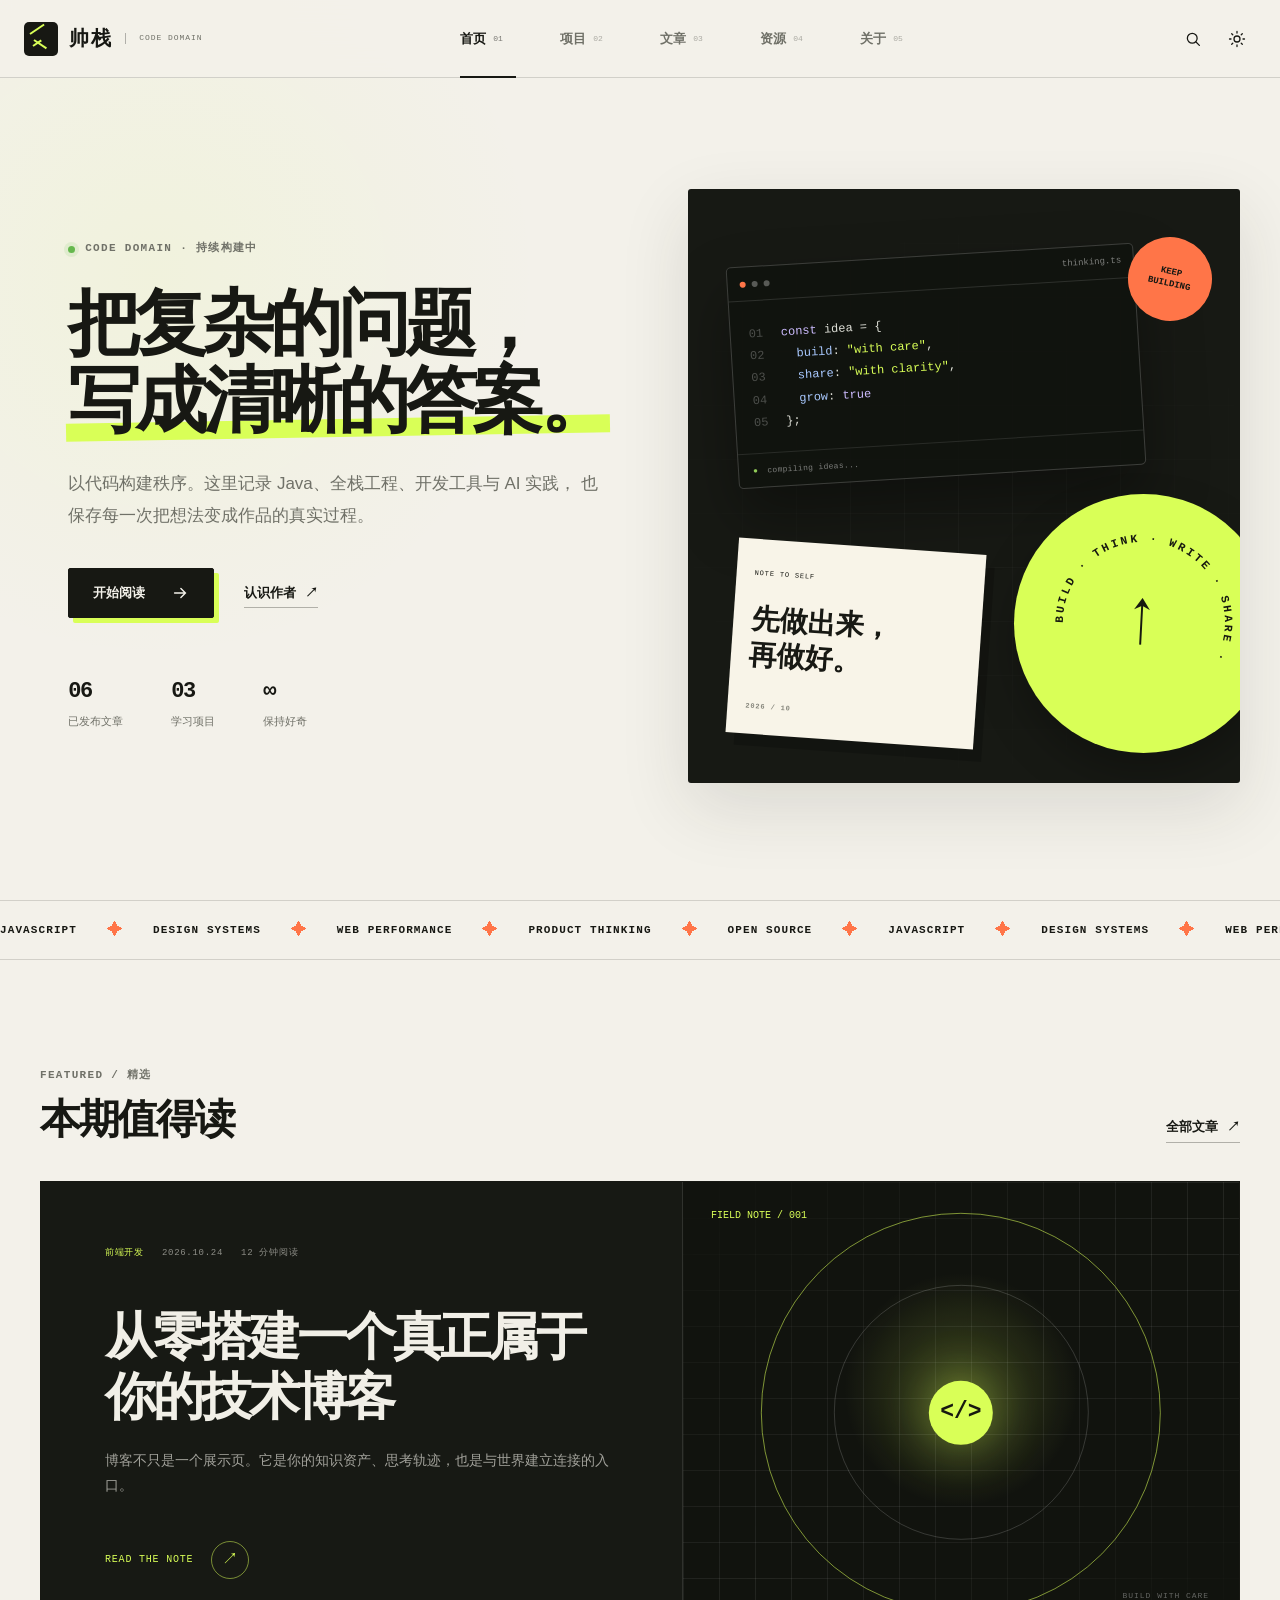
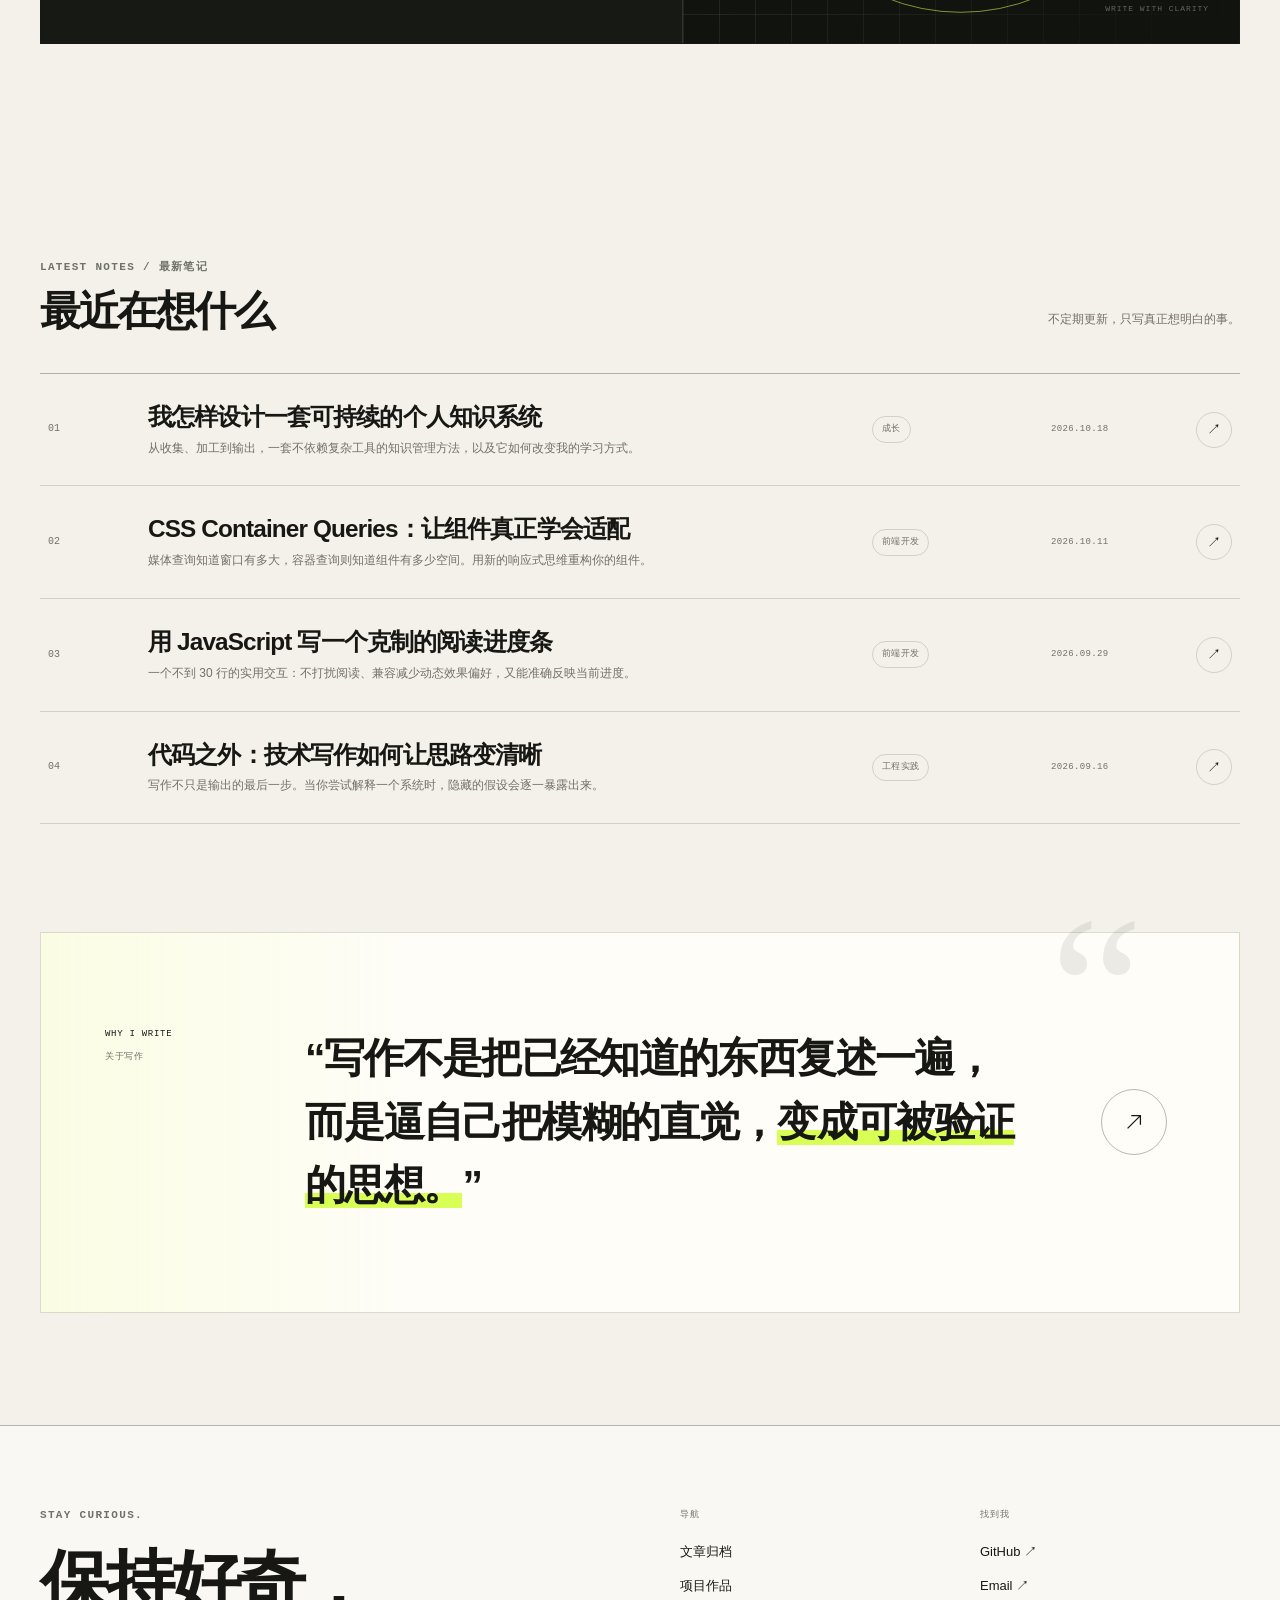
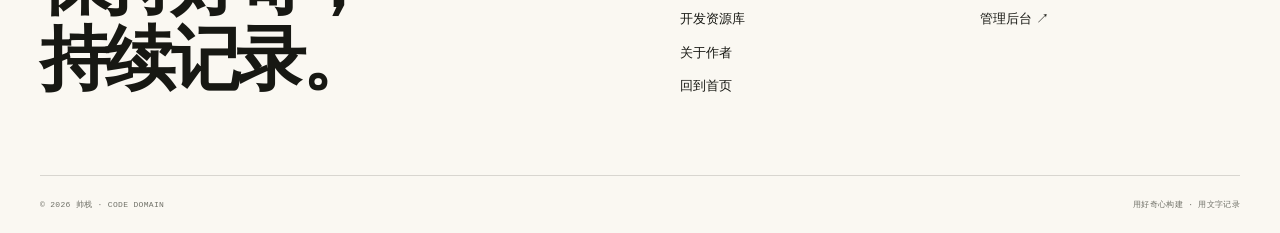
==== outputs/index.html @ 9e4535d6 "Update branding" ====
<!doctype html>
<html lang="zh-CN">
  <head>
    <meta charset="UTF-8" />
    <meta name="viewport" content="width=device-width, initial-scale=1.0" />
    <meta
      name="description"
      content="帅栈是小帅的技术领地，记录 Java、全栈工程、开发工具与 AI 实践。"
    />
    <meta name="theme-color" content="#f3f1ea" />
    <title>帅栈 · CODE DOMAIN｜以代码构建秩序</title>
    <link rel="icon" href="assets/favicon.svg" type="image/svg+xml" />
    <link rel="stylesheet" href="styles.css" />
    <script>
      (() => {
        const savedTheme = localStorage.getItem("theme");
        const prefersDark = window.matchMedia("(prefers-color-scheme: dark)").matches;
        document.documentElement.dataset.theme = savedTheme || (prefersDark ? "dark" : "light");
      })();
    </script>
    <script src="site-config.js" defer></script>
    <script src="backend.js" defer></script>
    <script src="resources-data.js" defer></script>
    <script src="projects-data.js" defer></script>
    <script src="script.js" defer></script>
  </head>
  <body data-page="home">
    <a class="skip-link" href="#main-content">跳到主要内容</a>

    <header class="site-header">
      <div class="nav-shell">
        <a class="brand" href="index.html" aria-label="帅栈首页">
          <span class="brand-mark" aria-hidden="true">
            <span></span><span></span><span></span>
          </span>
          <span class="brand-name">帅栈</span>
          <span class="brand-en">CODE DOMAIN</span>
        </a>

        <nav class="desktop-nav" aria-label="主导航">
          <a href="index.html" data-nav="home">首页 <span>01</span></a>
          <a href="projects.html" data-nav="projects">项目 <span>02</span></a>
          <a href="articles.html" data-nav="articles">文章 <span>03</span></a>
          <a href="resources.html" data-nav="resources">资源 <span>04</span></a>
          <a href="about.html" data-nav="about">关于 <span>05</span></a>
        </nav>

        <div class="nav-actions">
          <button class="icon-button search-trigger" type="button" aria-label="搜索文章与资源">
            <svg viewBox="0 0 24 24" aria-hidden="true">
              <circle cx="11" cy="11" r="6.5"></circle>
              <path d="m16 16 4.5 4.5"></path>
            </svg>
          </button>
          <button class="icon-button theme-toggle" type="button" aria-label="切换深浅色主题">
            <svg class="sun-icon" viewBox="0 0 24 24" aria-hidden="true">
              <circle cx="12" cy="12" r="4"></circle>
              <path d="M12 2v2M12 20v2M4.93 4.93l1.42 1.42M17.65 17.65l1.42 1.42M2 12h2M20 12h2M4.93 19.07l1.42-1.42M17.65 6.35l1.42-1.42"></path>
            </svg>
            <svg class="moon-icon" viewBox="0 0 24 24" aria-hidden="true">
              <path d="M20.5 14.1A8.5 8.5 0 0 1 9.9 3.5 8.5 8.5 0 1 0 20.5 14.1Z"></path>
            </svg>
          </button>
          <button class="menu-toggle" type="button" aria-label="打开菜单" aria-expanded="false">
            <span></span><span></span>
          </button>
        </div>
      </div>
      <nav class="mobile-nav" aria-label="移动端导航">
        <a href="index.html">首页</a>
        <a href="projects.html">项目</a>
        <a href="articles.html">文章</a>
        <a href="resources.html">资源</a>
        <a href="about.html">关于</a>
      </nav>
    </header>

    <main id="main-content">
      <section class="hero section-shell">
        <div class="hero-copy">
          <p class="eyebrow"><span class="status-dot"></span> CODE DOMAIN · 持续构建中</p>
          <h1>
            把复杂的问题，<br />
            <span class="highlight-line">写成清晰的答案。</span>
          </h1>
          <p class="hero-intro">
            以代码构建秩序。这里记录 Java、全栈工程、开发工具与 AI 实践，
            也保存每一次把想法变成作品的真实过程。
          </p>
          <div class="hero-actions">
            <a class="button button-primary" href="articles.html">
              开始阅读
              <svg viewBox="0 0 20 20" aria-hidden="true">
                <path d="M4 10h11M11 5l5 5-5 5"></path>
              </svg>
            </a>
            <a class="text-link" href="about.html">认识作者 <span>↗</span></a>
          </div>
          <dl class="hero-stats" aria-label="博客数据">
            <div>
              <dt data-article-count>06</dt>
              <dd>已发布文章</dd>
            </div>
            <div>
              <dt data-project-count>03</dt>
              <dd>学习项目</dd>
            </div>
            <div>
              <dt>∞</dt>
              <dd>保持好奇</dd>
            </div>
          </dl>
        </div>

        <div class="hero-art" aria-label="由代码、笔记和灵感构成的概念图形">
          <div class="art-grid" aria-hidden="true"></div>
          <div class="art-card art-code">
            <div class="code-top">
              <span></span><span></span><span></span>
              <small>thinking.ts</small>
            </div>
            <pre><code><i>01</i> <span class="code-purple">const</span> idea = {
<i>02</i>   <span class="code-blue">build</span>: <span class="code-green">"with care"</span>,
<i>03</i>   <span class="code-blue">share</span>: <span class="code-green">"with clarity"</span>,
<i>04</i>   <span class="code-blue">grow</span>: <span class="code-purple">true</span>
<i>05</i> };</code></pre>
            <div class="code-status">
              <span>●</span> compiling ideas...
            </div>
          </div>
          <div class="art-disc" aria-hidden="true">
            <svg viewBox="0 0 180 180">
              <defs>
                <path id="circlePath" d="M90,90 m-67,0 a67,67 0 1,1 134,0 a67,67 0 1,1 -134,0"></path>
              </defs>
              <text>
                <textPath href="#circlePath">BUILD · THINK · WRITE · SHARE · </textPath>
              </text>
            </svg>
            <span>↗</span>
          </div>
          <div class="art-note" aria-hidden="true">
            <span>NOTE TO SELF</span>
            <p>先做出来，<br />再做好。</p>
            <b>2026 / 10</b>
          </div>
          <div class="art-sticker" aria-hidden="true">KEEP<br />BUILDING</div>
        </div>
      </section>

      <div class="marquee" aria-hidden="true">
        <div class="marquee-track">
          <span>JAVASCRIPT</span><i>✦</i><span>DESIGN SYSTEMS</span><i>✦</i><span>WEB PERFORMANCE</span><i>✦</i><span>PRODUCT THINKING</span><i>✦</i><span>OPEN SOURCE</span><i>✦</i>
          <span>JAVASCRIPT</span><i>✦</i><span>DESIGN SYSTEMS</span><i>✦</i><span>WEB PERFORMANCE</span><i>✦</i><span>PRODUCT THINKING</span><i>✦</i><span>OPEN SOURCE</span><i>✦</i>
        </div>
      </div>

      <section class="featured-section section-shell">
        <div class="section-heading">
          <div>
            <p class="eyebrow">FEATURED / 精选</p>
            <h2>本期值得读</h2>
          </div>
          <a class="text-link" href="articles.html">全部文章 <span>↗</span></a>
        </div>
        <div data-featured-post></div>
      </section>

      <section class="latest-section section-shell">
        <div class="section-heading latest-heading">
          <div>
            <p class="eyebrow">LATEST NOTES / 最新笔记</p>
            <h2>最近在想什么</h2>
          </div>
          <p class="heading-note">不定期更新，只写真正想明白的事。</p>
        </div>
        <div class="post-list" data-post-list="latest" data-limit="4"></div>
      </section>

      <section class="manifesto section-shell">
        <div class="manifesto-label">
          <span>WHY I WRITE</span>
          <span>关于写作</span>
        </div>
        <blockquote>
          “写作不是把已经知道的东西复述一遍，<br />
          而是逼自己把模糊的直觉，<em>变成可被验证的思想。</em>”
        </blockquote>
        <a class="round-link" href="about.html" aria-label="了解这个博客">
          <svg viewBox="0 0 24 24" aria-hidden="true">
            <path d="M5 19 19 5M9 5h10v10"></path>
          </svg>
        </a>
      </section>
    </main>

    <footer class="site-footer">
      <div class="footer-top section-shell">
        <div>
          <p class="eyebrow">STAY CURIOUS.</p>
          <h2>保持好奇，<br />持续记录。</h2>
        </div>
        <div class="footer-links">
          <div>
            <span>导航</span>
            <a href="articles.html">文章归档</a>
            <a href="projects.html">项目作品</a>
            <a href="resources.html">开发资源库</a>
            <a href="about.html">关于作者</a>
            <a href="index.html">回到首页</a>
          </div>
          <div>
            <span>找到我</span>
            <a href="https://github.com/" target="_blank" rel="noreferrer">GitHub ↗</a>
            <a href="mailto:hello@example.com">Email ↗</a>
            <a href="admin.html">管理后台 ↗</a>
          </div>
        </div>
      </div>
      <div class="footer-bottom section-shell">
        <span>© <span data-current-year></span> 帅栈 · CODE DOMAIN</span>
        <span>用好奇心构建 · 用文字记录</span>
      </div>
    </footer>

    <dialog class="search-dialog" aria-labelledby="search-title">
      <div class="search-panel">
        <div class="search-panel-top">
          <label id="search-title" for="global-search">搜索文章与资源</label>
          <button class="search-close" type="button" aria-label="关闭搜索">ESC</button>
        </div>
        <div class="search-input-wrap">
          <svg viewBox="0 0 24 24" aria-hidden="true">
            <circle cx="11" cy="11" r="6.5"></circle>
            <path d="m16 16 4.5 4.5"></path>
          </svg>
          <input id="global-search" type="search" placeholder="输入文章、工具或技术关键词…" autocomplete="off" />
        </div>
        <div class="search-results" data-search-results>
          <p class="search-empty">输入关键词，在文章与资源库中寻找答案。</p>
        </div>
      </div>
    </dialog>

    <button class="back-to-top" type="button" aria-label="回到顶部">↑</button>
  </body>
</html>
---- outputs/styles.css ----
/* =========================================================
   帅栈 · Shuai Stack
   A lightweight, dependency-free editorial blog theme.
   ========================================================= */

:root {
  color-scheme: light;
  --bg: #f3f1ea;
  --bg-elevated: #faf8f2;
  --surface: #fffdf8;
  --ink: #171813;
  --ink-soft: #34362e;
  --muted: #707168;
  --line: rgba(23, 24, 19, 0.15);
  --line-strong: rgba(23, 24, 19, 0.3);
  --accent: #d9ff57;
  --accent-ink: #16180f;
  --orange: #ff7548;
  --blue: #a9c9ff;
  --purple: #c9b8ff;
  --dark-panel: #171914;
  --dark-panel-ink: #f1efe7;
  --shadow: 0 24px 70px rgba(40, 39, 29, 0.12);
  --font-sans: "PingFang SC", "Hiragino Sans GB", "Microsoft YaHei", "Noto Sans CJK SC", sans-serif;
  --font-display: "Aptos Display", "PingFang SC", "Microsoft YaHei", sans-serif;
  --font-mono: "SFMono-Regular", "Cascadia Code", "Roboto Mono", Consolas, monospace;
  --header-height: 78px;
  --ease: cubic-bezier(0.22, 1, 0.36, 1);
}

:root[data-theme="dark"] {
  color-scheme: dark;
  --bg: #171813;
  --bg-elevated: #1d1f19;
  --surface: #22241d;
  --ink: #f2f0e8;
  --ink-soft: #d6d4ca;
  --muted: #a7a89f;
  --line: rgba(242, 240, 232, 0.15);
  --line-strong: rgba(242, 240, 232, 0.32);
  --accent: #d9ff57;
  --accent-ink: #171813;
  --orange: #ff8963;
  --blue: #a9c9ff;
  --purple: #cdbcff;
  --dark-panel: #0d0e0b;
  --dark-panel-ink: #f1efe7;
  --shadow: 0 24px 80px rgba(0, 0, 0, 0.3);
}

*,
*::before,
*::after {
  box-sizing: border-box;
}

html {
  scroll-behavior: smooth;
}

body {
  margin: 0;
  background:
    radial-gradient(circle at 12% 8%, rgba(217, 255, 87, 0.09), transparent 24rem),
    var(--bg);
  color: var(--ink);
  font-family: var(--font-sans);
  font-size: 16px;
  line-height: 1.65;
  text-rendering: optimizeLegibility;
  -webkit-font-smoothing: antialiased;
}

body.menu-open,
body.search-open {
  overflow: hidden;
}

::selection {
  background: var(--accent);
  color: var(--accent-ink);
}

a {
  color: inherit;
  text-decoration: none;
}

button,
input {
  color: inherit;
  font: inherit;
}

button {
  border: 0;
  cursor: pointer;
}

img,
svg {
  display: block;
}

.section-shell {
  width: min(1280px, calc(100% - 80px));
  margin-inline: auto;
}

.skip-link {
  position: fixed;
  top: 12px;
  left: 12px;
  z-index: 200;
  padding: 10px 16px;
  background: var(--accent);
  color: var(--accent-ink);
  transform: translateY(-160%);
  transition: transform 0.2s;
}

.skip-link:focus {
  transform: none;
}

.eyebrow {
  display: flex;
  align-items: center;
  gap: 10px;
  margin: 0;
  color: var(--muted);
  font-family: var(--font-mono);
  font-size: 11px;
  font-weight: 600;
  letter-spacing: 0.12em;
  line-height: 1.4;
  text-transform: uppercase;
}

.status-dot {
  width: 7px;
  height: 7px;
  border-radius: 50%;
  background: #65b84d;
  box-shadow: 0 0 0 4px rgba(101, 184, 77, 0.12);
  animation: pulse 2.6s infinite;
}

@keyframes pulse {
  50% {
    box-shadow: 0 0 0 7px rgba(101, 184, 77, 0);
  }
}

/* Header */
.site-header {
  position: sticky;
  top: 0;
  z-index: 80;
  height: var(--header-height);
  border-bottom: 1px solid var(--line);
  background: color-mix(in srgb, var(--bg) 88%, transparent);
  backdrop-filter: blur(18px);
  -webkit-backdrop-filter: blur(18px);
}

.nav-shell {
  width: min(1400px, calc(100% - 48px));
  height: 100%;
  margin-inline: auto;
  display: flex;
  align-items: center;
  justify-content: space-between;
}

.brand {
  display: flex;
  align-items: center;
  gap: 11px;
  flex-shrink: 0;
}

.brand-mark {
  position: relative;
  width: 34px;
  height: 34px;
  display: grid;
  place-items: center;
  border-radius: 5px;
  background: var(--ink);
  overflow: hidden;
}

.brand-mark span {
  position: absolute;
  width: 17px;
  height: 2px;
  background: var(--accent);
  transform-origin: left center;
}

.brand-mark span:nth-child(1) {
  transform: translate(-3px, -5px) rotate(-34deg);
}

.brand-mark span:nth-child(2) {
  width: 15px;
  transform: translate(0, 1px) rotate(34deg);
}

.brand-mark span:nth-child(3) {
  width: 10px;
  transform: translate(-3px, 7px) rotate(-34deg);
}

.brand-name {
  font-family: var(--font-display);
  font-size: 20px;
  font-weight: 800;
  letter-spacing: 0.08em;
}

.brand-en {
  margin-left: 2px;
  padding-left: 13px;
  border-left: 1px solid var(--line-strong);
  color: var(--muted);
  font-family: var(--font-mono);
  font-size: 8px;
  line-height: 1.3;
  letter-spacing: 0.12em;
}

.desktop-nav {
  display: flex;
  align-self: stretch;
  align-items: stretch;
  gap: 8px;
}

.desktop-nav a {
  position: relative;
  display: flex;
  align-items: center;
  gap: 7px;
  min-width: 92px;
  padding: 0 18px;
  color: var(--muted);
  font-size: 13px;
  font-weight: 600;
  transition: color 0.25s;
}

.desktop-nav a::after {
  content: "";
  position: absolute;
  right: 18px;
  bottom: -1px;
  left: 18px;
  height: 2px;
  background: var(--ink);
  transform: scaleX(0);
  transform-origin: left;
  transition: transform 0.3s var(--ease);
}

.desktop-nav a:hover,
.desktop-nav a.is-active {
  color: var(--ink);
}

.desktop-nav a.is-active::after,
.desktop-nav a:hover::after {
  transform: scaleX(1);
}

.desktop-nav a span {
  font-family: var(--font-mono);
  font-size: 8px;
  font-weight: 400;
  opacity: 0.55;
}

.nav-actions {
  display: flex;
  align-items: center;
  gap: 6px;
}

.icon-button,
.menu-toggle {
  width: 38px;
  height: 38px;
  display: grid;
  place-items: center;
  border: 1px solid transparent;
  border-radius: 50%;
  background: transparent;
  transition: border-color 0.2s, background 0.2s;
}

.icon-button:hover {
  border-color: var(--line);
  background: var(--surface);
}

.icon-button svg {
  width: 18px;
  fill: none;
  stroke: currentColor;
  stroke-linecap: round;
  stroke-width: 1.7;
}

.theme-toggle .moon-icon {
  display: none;
}

:root[data-theme="dark"] .theme-toggle .sun-icon {
  display: none;
}

:root[data-theme="dark"] .theme-toggle .moon-icon {
  display: block;
}

.menu-toggle {
  display: none;
  border-radius: 4px;
  gap: 5px;
}

.menu-toggle span {
  display: block;
  width: 16px;
  height: 1.5px;
  background: currentColor;
  transition: transform 0.3s;
}

.menu-toggle[aria-expanded="true"] span:first-child {
  transform: translateY(3.25px) rotate(45deg);
}

.menu-toggle[aria-expanded="true"] span:last-child {
  transform: translateY(-3.25px) rotate(-45deg);
}

.mobile-nav {
  display: none;
}

/* Home hero */
.hero {
  min-height: calc(100svh - var(--header-height));
  display: grid;
  grid-template-columns: 1.02fr 0.98fr;
  align-items: center;
  gap: 74px;
  padding-block: 76px 82px;
}

.hero-copy {
  padding-left: clamp(0px, 2.2vw, 30px);
}

.hero h1 {
  max-width: 760px;
  margin: 28px 0 28px;
  font-family: var(--font-display);
  font-size: clamp(54px, 5.6vw, 88px);
  font-weight: 850;
  letter-spacing: -0.065em;
  line-height: 1.08;
}

.highlight-line {
  position: relative;
  z-index: 0;
  display: inline-block;
}

.highlight-line::after {
  content: "";
  position: absolute;
  z-index: -1;
  right: -3px;
  bottom: 3px;
  left: -2px;
  height: 23%;
  background: var(--accent);
  transform: rotate(-1deg);
}

.hero-intro {
  max-width: 570px;
  margin: 0;
  color: var(--muted);
  font-size: 17px;
  line-height: 1.9;
}

.hero-actions {
  display: flex;
  align-items: center;
  gap: 30px;
  margin-top: 36px;
}

.button {
  min-height: 50px;
  display: inline-flex;
  align-items: center;
  justify-content: center;
  gap: 26px;
  padding: 0 24px;
  border: 1px solid var(--ink);
  border-radius: 2px;
  font-size: 13px;
  font-weight: 700;
  transition: transform 0.25s var(--ease), box-shadow 0.25s, background 0.25s;
}

.button svg {
  width: 18px;
  fill: none;
  stroke: currentColor;
  stroke-linecap: round;
  stroke-width: 1.6;
}

.button-primary {
  background: var(--ink);
  color: var(--bg);
  box-shadow: 5px 5px 0 var(--accent);
}

.button-primary:hover {
  transform: translate(-2px, -2px);
  box-shadow: 8px 8px 0 var(--accent);
}

.text-link {
  display: inline-flex;
  align-items: center;
  gap: 9px;
  padding-block: 4px;
  border-bottom: 1px solid var(--line-strong);
  font-size: 13px;
  font-weight: 650;
  transition: border-color 0.2s, gap 0.25s;
}

.text-link:hover {
  gap: 14px;
  border-color: var(--ink);
}

.hero-stats {
  display: flex;
  gap: 48px;
  margin: 56px 0 0;
}

.hero-stats > div {
  display: flex;
  flex-direction: column;
  gap: 2px;
}

.hero-stats dt {
  font-family: var(--font-mono);
  font-size: 22px;
  font-weight: 600;
  letter-spacing: -0.06em;
}

.hero-stats dd {
  margin: 0;
  color: var(--muted);
  font-size: 11px;
}

.hero-art {
  position: relative;
  width: 100%;
  max-width: 600px;
  aspect-ratio: 0.93;
  margin-left: auto;
  border-radius: 3px;
  background: var(--dark-panel);
  color: var(--dark-panel-ink);
  box-shadow: var(--shadow);
  overflow: hidden;
}

.art-grid {
  position: absolute;
  inset: 0;
  opacity: 0.22;
  background-image:
    linear-gradient(rgba(255, 255, 255, 0.14) 1px, transparent 1px),
    linear-gradient(90deg, rgba(255, 255, 255, 0.14) 1px, transparent 1px);
  background-size: 54px 54px;
  mask-image: radial-gradient(circle at center, black 10%, transparent 78%);
}

.art-card {
  position: absolute;
}

.art-code {
  top: 11%;
  left: 8%;
  width: 74%;
  border: 1px solid rgba(255, 255, 255, 0.18);
  border-radius: 5px;
  background: rgba(17, 19, 14, 0.88);
  box-shadow: 0 30px 60px rgba(0, 0, 0, 0.35);
  transform: rotate(-3.5deg);
}

.code-top {
  height: 34px;
  display: flex;
  align-items: center;
  gap: 6px;
  padding: 0 12px;
  border-bottom: 1px solid rgba(255, 255, 255, 0.12);
}

.code-top span {
  width: 6px;
  height: 6px;
  border-radius: 50%;
  background: rgba(255, 255, 255, 0.3);
}

.code-top span:first-child {
  background: var(--orange);
}

.code-top small {
  margin-left: auto;
  color: rgba(255, 255, 255, 0.46);
  font-family: var(--font-mono);
  font-size: 9px;
}

.art-code pre {
  margin: 0;
  padding: 22px 18px 19px;
  color: #dedfd7;
  font-family: var(--font-mono);
  font-size: clamp(9px, 1.1vw, 12px);
  line-height: 1.85;
  overflow: auto;
  scrollbar-width: none;
}

.art-code pre i {
  display: inline-block;
  width: 25px;
  color: rgba(255, 255, 255, 0.25);
  font-style: normal;
}

.code-purple {
  color: #cdbcff;
}

.code-blue {
  color: #a9c9ff;
}

.code-green {
  color: #d9ff57;
}

.code-status {
  padding: 10px 14px;
  border-top: 1px solid rgba(255, 255, 255, 0.1);
  color: rgba(255, 255, 255, 0.46);
  font-family: var(--font-mono);
  font-size: 8px;
  letter-spacing: 0.04em;
}

.code-status span {
  margin-right: 4px;
  color: #91cc58;
}

.art-disc {
  position: absolute;
  right: -6%;
  bottom: 5%;
  width: 47%;
  aspect-ratio: 1;
  display: grid;
  place-items: center;
  border-radius: 50%;
  background: var(--accent);
  color: var(--accent-ink);
  box-shadow: 0 20px 40px rgba(0, 0, 0, 0.25);
}

.art-disc svg {
  position: absolute;
  inset: 8%;
  width: 84%;
  height: 84%;
  animation: spin 20s linear infinite;
}

.art-disc text {
  fill: currentColor;
  font-family: var(--font-mono);
  font-size: 9.4px;
  font-weight: 700;
  letter-spacing: 2.2px;
}

.art-disc > span {
  font-size: 52px;
  font-weight: 300;
  transform: rotate(-42deg);
}

@keyframes spin {
  to {
    transform: rotate(360deg);
  }
}

.art-note {
  position: absolute;
  bottom: 7%;
  left: 8%;
  width: 45%;
  padding: 18px;
  background: #f8f4e8;
  color: #181914;
  box-shadow: 9px 12px 0 rgba(0, 0, 0, 0.2);
  transform: rotate(4deg);
}

.art-note span,
.art-note b {
  font-family: var(--font-mono);
  font-size: 7px;
  letter-spacing: 0.12em;
}

.art-note p {
  margin: 18px 0;
  font-family: var(--font-display);
  font-size: clamp(20px, 2.2vw, 31px);
  font-weight: 800;
  line-height: 1.25;
}

.art-note b {
  color: #85857b;
}

.art-sticker {
  position: absolute;
  top: 8%;
  right: 5%;
  width: 84px;
  height: 84px;
  display: grid;
  place-items: center;
  border-radius: 50%;
  background: var(--orange);
  color: #171813;
  font-family: var(--font-mono);
  font-size: 9px;
  font-weight: 800;
  line-height: 1.3;
  text-align: center;
  transform: rotate(12deg);
}

/* Marquee */
.marquee {
  width: 100%;
  padding: 16px 0;
  border-top: 1px solid var(--line);
  border-bottom: 1px solid var(--line);
  overflow: hidden;
}

.marquee-track {
  width: max-content;
  display: flex;
  align-items: center;
  gap: 30px;
  animation: marquee 36s linear infinite;
}

.marquee-track span {
  font-family: var(--font-mono);
  font-size: 11px;
  font-weight: 600;
  letter-spacing: 0.1em;
}

.marquee-track i {
  color: var(--orange);
  font-style: normal;
}

@keyframes marquee {
  to {
    transform: translateX(-50%);
  }
}

/* Shared sections */
.featured-section,
.latest-section,
.topics,
.principles,
.toolbox {
  padding-block: 108px;
}

.section-heading {
  display: flex;
  align-items: end;
  justify-content: space-between;
  gap: 28px;
  margin-bottom: 38px;
}

.section-heading h2,
.toolbox-head h2 {
  margin: 12px 0 0;
  font-family: var(--font-display);
  font-size: clamp(32px, 3.2vw, 48px);
  font-weight: 820;
  letter-spacing: -0.055em;
  line-height: 1.15;
}

.heading-note {
  max-width: 260px;
  margin: 0 0 5px;
  color: var(--muted);
  font-size: 12px;
  text-align: right;
}

.section-index {
  color: var(--muted);
  font-family: var(--font-mono);
  font-size: 12px;
}

/* Generated featured card */
.feature-card {
  position: relative;
  min-height: 410px;
  display: grid;
  grid-template-columns: 1.07fr 0.93fr;
  border: 1px solid var(--line-strong);
  background: var(--dark-panel);
  color: var(--dark-panel-ink);
  overflow: hidden;
}

.feature-content {
  position: relative;
  z-index: 2;
  display: flex;
  flex-direction: column;
  align-items: flex-start;
  padding: clamp(36px, 5vw, 66px);
}

.feature-meta {
  display: flex;
  gap: 18px;
  color: rgba(241, 239, 231, 0.54);
  font-family: var(--font-mono);
  font-size: 9px;
  letter-spacing: 0.08em;
  text-transform: uppercase;
}

.feature-meta span:first-child {
  color: var(--accent);
}

.feature-card h3 {
  max-width: 670px;
  margin: 46px 0 20px;
  font-family: var(--font-display);
  font-size: clamp(34px, 4vw, 57px);
  font-weight: 820;
  letter-spacing: -0.06em;
  line-height: 1.18;
}

.feature-card h3 a {
  background-image: linear-gradient(var(--accent), var(--accent));
  background-position: 0 100%;
  background-repeat: no-repeat;
  background-size: 0 4px;
  transition: background-size 0.4s var(--ease);
}

.feature-card:hover h3 a {
  background-size: 100% 4px;
}

.feature-card p {
  max-width: 550px;
  margin: 0;
  color: rgba(241, 239, 231, 0.63);
  font-size: 14px;
  line-height: 1.85;
}

.feature-link {
  display: inline-flex;
  align-items: center;
  gap: 18px;
  margin-top: auto;
  padding-top: 42px;
  color: var(--accent);
  font-family: var(--font-mono);
  font-size: 10px;
  letter-spacing: 0.08em;
}

.feature-link span {
  width: 38px;
  height: 38px;
  display: grid;
  place-items: center;
  border: 1px solid rgba(217, 255, 87, 0.5);
  border-radius: 50%;
  font-size: 16px;
  transition: background 0.25s, color 0.25s, transform 0.25s;
}

.feature-card:hover .feature-link span {
  background: var(--accent);
  color: var(--accent-ink);
  transform: rotate(45deg);
}

.feature-art {
  position: relative;
  min-height: 100%;
  border-left: 1px solid rgba(255, 255, 255, 0.13);
  background:
    radial-gradient(circle at 50% 45%, rgba(217, 255, 87, 0.22), transparent 31%),
    #11130e;
  overflow: hidden;
}

.feature-art::before {
  content: "";
  position: absolute;
  inset: 0;
  background-image:
    linear-gradient(rgba(255, 255, 255, 0.08) 1px, transparent 1px),
    linear-gradient(90deg, rgba(255, 255, 255, 0.08) 1px, transparent 1px);
  background-size: 36px 36px;
  mask-image: linear-gradient(to bottom right, transparent, black, transparent);
}

.feature-art-ring {
  position: absolute;
  top: 50%;
  left: 50%;
  width: 72%;
  aspect-ratio: 1;
  border: 1px solid rgba(217, 255, 87, 0.55);
  border-radius: 50%;
  transform: translate(-50%, -50%);
}

.feature-art-ring::before,
.feature-art-ring::after {
  content: "";
  position: absolute;
  border: 1px solid rgba(255, 255, 255, 0.16);
  border-radius: 50%;
}

.feature-art-ring::before {
  inset: 18%;
}

.feature-art-ring::after {
  inset: 42%;
  background: var(--accent);
  border: 0;
  box-shadow: 0 0 50px rgba(217, 255, 87, 0.42);
}

.feature-art-code {
  position: absolute;
  z-index: 2;
  top: 50%;
  left: 50%;
  color: var(--accent-ink);
  font-family: var(--font-mono);
  font-size: 23px;
  font-weight: 900;
  transform: translate(-50%, -50%);
}

.feature-art-label {
  position: absolute;
  right: 30px;
  bottom: 28px;
  color: rgba(255, 255, 255, 0.35);
  font-family: var(--font-mono);
  font-size: 8px;
  line-height: 1.6;
  letter-spacing: 0.12em;
  text-align: right;
}

.feature-art-number {
  position: absolute;
  top: 26px;
  left: 28px;
  color: var(--accent);
  font-family: var(--font-mono);
  font-size: 10px;
}

/* Generated post list */
.post-list {
  border-top: 1px solid var(--line-strong);
}

.post-row {
  display: grid;
  grid-template-columns: 76px minmax(0, 1fr) 155px 115px 42px;
  align-items: center;
  gap: 24px;
  padding: 27px 8px;
  border-bottom: 1px solid var(--line);
  transition: padding 0.3s var(--ease), background 0.3s;
}

.post-row:hover {
  padding-inline: 18px;
  background: var(--bg-elevated);
}

.post-number {
  color: var(--muted);
  font-family: var(--font-mono);
  font-size: 10px;
}

.post-row-main h3 {
  margin: 0 0 5px;
  font-family: var(--font-display);
  font-size: clamp(18px, 1.9vw, 25px);
  font-weight: 750;
  letter-spacing: -0.035em;
  line-height: 1.35;
}

.post-row-main p {
  max-width: 720px;
  margin: 0;
  color: var(--muted);
  font-size: 12px;
  overflow: hidden;
  text-overflow: ellipsis;
  white-space: nowrap;
}

.post-category,
.post-date {
  color: var(--muted);
  font-family: var(--font-mono);
  font-size: 9px;
  letter-spacing: 0.04em;
}

.post-category {
  justify-self: start;
  padding: 5px 9px;
  border: 1px solid var(--line);
  border-radius: 20px;
}

.post-arrow {
  width: 36px;
  height: 36px;
  display: grid;
  place-items: center;
  justify-self: end;
  border: 1px solid var(--line);
  border-radius: 50%;
  font-size: 14px;
  transition: transform 0.25s, color 0.25s, background 0.25s;
}

.post-row:hover .post-arrow {
  background: var(--ink);
  color: var(--bg);
  transform: rotate(45deg);
}

/* Manifesto */
.manifesto {
  position: relative;
  display: grid;
  grid-template-columns: 150px 1fr 74px;
  gap: 50px;
  margin-block: 0 112px;
  padding: 94px 64px;
  border: 1px solid var(--line);
  background:
    linear-gradient(90deg, rgba(217, 255, 87, 0.13), transparent 32%),
    var(--surface);
}

.manifesto::after {
  content: "“";
  position: absolute;
  top: -48px;
  right: 8%;
  color: var(--accent-ink);
  font-family: Georgia, serif;
  font-size: 210px;
  line-height: 1;
  opacity: 0.08;
}

.manifesto-label {
  display: flex;
  flex-direction: column;
  gap: 8px;
  font-family: var(--font-mono);
  font-size: 9px;
  letter-spacing: 0.08em;
}

.manifesto-label span:last-child {
  color: var(--muted);
}

.manifesto blockquote {
  margin: 0;
  font-family: var(--font-display);
  font-size: clamp(25px, 3.2vw, 43px);
  font-weight: 750;
  letter-spacing: -0.04em;
  line-height: 1.55;
}

.manifesto blockquote em {
  position: relative;
  background: linear-gradient(transparent 68%, var(--accent) 68%);
  font-style: normal;
}

.round-link {
  width: 66px;
  height: 66px;
  display: grid;
  place-items: center;
  align-self: center;
  border: 1px solid var(--line-strong);
  border-radius: 50%;
  transition: background 0.25s, color 0.25s, transform 0.25s;
}

.round-link:hover {
  background: var(--ink);
  color: var(--bg);
  transform: rotate(45deg);
}

.round-link svg {
  width: 22px;
  fill: none;
  stroke: currentColor;
  stroke-width: 1.4;
}

/* Footer */
.site-footer {
  border-top: 1px solid var(--line-strong);
  background: var(--bg-elevated);
}

.footer-top {
  display: grid;
  grid-template-columns: 1fr 1fr;
  gap: 80px;
  padding-block: 82px 72px;
}

.footer-top h2 {
  margin: 22px 0 0;
  font-family: var(--font-display);
  font-size: clamp(42px, 5.5vw, 72px);
  font-weight: 840;
  letter-spacing: -0.065em;
  line-height: 1.08;
}

.footer-links {
  display: grid;
  grid-template-columns: 1fr 1fr;
  gap: 40px;
  align-content: end;
  padding-bottom: 6px;
}

.footer-links div {
  display: flex;
  flex-direction: column;
  gap: 12px;
}

.footer-links span {
  margin-bottom: 7px;
  color: var(--muted);
  font-family: var(--font-mono);
  font-size: 9px;
  letter-spacing: 0.1em;
  text-transform: uppercase;
}

.footer-links a {
  width: fit-content;
  font-size: 13px;
  transition: opacity 0.2s;
}

.footer-links a:hover {
  opacity: 0.55;
}

.footer-bottom {
  display: flex;
  align-items: center;
  justify-content: space-between;
  padding-block: 22px;
  border-top: 1px solid var(--line);
  color: var(--muted);
  font-family: var(--font-mono);
  font-size: 8px;
  letter-spacing: 0.04em;
}

/* Search dialog */
.search-dialog {
  width: 100%;
  max-width: none;
  height: 100%;
  max-height: none;
  margin: 0;
  padding: 0;
  border: 0;
  background: rgba(13, 14, 11, 0.68);
  color: var(--ink);
  backdrop-filter: blur(14px);
}

.search-dialog::backdrop {
  background: transparent;
}

.search-panel {
  width: min(760px, calc(100% - 32px));
  max-height: min(680px, calc(100svh - 60px));
  margin: 8vh auto 0;
  border: 1px solid var(--line);
  background: var(--bg);
  box-shadow: 0 40px 100px rgba(0, 0, 0, 0.3);
  overflow: auto;
}

.search-panel-top {
  display: flex;
  align-items: center;
  justify-content: space-between;
  padding: 18px 22px;
  border-bottom: 1px solid var(--line);
}

.search-panel-top label {
  font-size: 11px;
  font-weight: 700;
}

.search-close {
  padding: 5px 8px;
  border: 1px solid var(--line);
  border-radius: 3px;
  background: transparent;
  color: var(--muted);
  font-family: var(--font-mono);
  font-size: 8px;
}

.search-input-wrap {
  display: flex;
  align-items: center;
  gap: 14px;
  padding: 18px 22px;
  border-bottom: 1px solid var(--line);
}

.search-input-wrap svg {
  width: 22px;
  fill: none;
  stroke: var(--muted);
  stroke-linecap: round;
  stroke-width: 1.7;
}

.search-input-wrap input {
  width: 100%;
  padding: 8px 0;
  border: 0;
  outline: 0;
  background: transparent;
  font-size: 22px;
  font-weight: 600;
}

.search-input-wrap input::placeholder {
  color: var(--muted);
  opacity: 0.6;
}

.search-results {
  padding: 12px;
}

.search-empty {
  margin: 0;
  padding: 50px 20px;
  color: var(--muted);
  text-align: center;
  font-size: 13px;
}

.search-result {
  display: grid;
  grid-template-columns: 1fr auto;
  gap: 8px 20px;
  padding: 17px 14px;
  border-bottom: 1px solid var(--line);
  transition: background 0.2s;
}

.search-result:hover {
  background: var(--surface);
}

.search-result strong {
  font-size: 14px;
}

.search-result span {
  color: var(--muted);
  font-family: var(--font-mono);
  font-size: 8px;
}

.search-result p {
  grid-column: 1 / -1;
  margin: 0;
  color: var(--muted);
  font-size: 11px;
}

/* Resource library */
.resource-hero {
  min-height: calc(100svh - var(--header-height));
  display: grid;
  grid-template-columns: 1.02fr 0.98fr;
  align-items: center;
  gap: 76px;
  padding-block: 76px;
}

.resource-hero-copy {
  padding-left: clamp(0px, 2vw, 26px);
}

.resource-hero h1 {
  max-width: 720px;
  margin: 28px 0;
  font-family: var(--font-display);
  font-size: clamp(58px, 6.2vw, 96px);
  font-weight: 860;
  letter-spacing: -0.075em;
  line-height: 1.04;
}

.resource-hero h1 span {
  position: relative;
  display: inline-block;
  z-index: 0;
}

.resource-hero h1 span::after {
  content: "";
  position: absolute;
  right: -5px;
  bottom: 5px;
  left: -4px;
  z-index: -1;
  height: 24%;
  background: var(--accent);
  transform: rotate(-1deg);
}

.resource-hero-copy > p {
  max-width: 570px;
  margin: 0;
  color: var(--muted);
  font-size: 16px;
  line-height: 1.9;
}

.resource-console {
  width: 100%;
  max-width: 580px;
  justify-self: end;
  border: 1px solid rgba(255, 255, 255, 0.14);
  background: #141610;
  color: #f2f0e8;
  box-shadow: 18px 20px 0 rgba(217, 255, 87, 0.25), var(--shadow);
  transform: rotate(1.2deg);
}

.console-top,
.console-bottom {
  display: flex;
  align-items: center;
  gap: 20px;
  padding: 15px 19px;
  font-family: var(--font-mono);
  font-size: 8px;
  letter-spacing: 0.07em;
}

.console-top {
  justify-content: space-between;
  border-bottom: 1px solid rgba(255, 255, 255, 0.13);
  color: rgba(255, 255, 255, 0.48);
}

.console-top b {
  color: var(--accent);
  font-weight: 500;
}

.console-screen {
  position: relative;
  min-height: 370px;
  display: grid;
  place-items: center;
  background:
    radial-gradient(circle at center, rgba(217, 255, 87, 0.15), transparent 42%),
    linear-gradient(rgba(255, 255, 255, 0.055) 1px, transparent 1px),
    linear-gradient(90deg, rgba(255, 255, 255, 0.055) 1px, transparent 1px);
  background-size: auto, 38px 38px, 38px 38px;
  overflow: hidden;
}

.console-orbit {
  position: absolute;
  width: 260px;
  height: 260px;
  border: 1px solid rgba(217, 255, 87, 0.5);
  border-radius: 50%;
}

.console-orbit::before,
.console-orbit::after {
  content: "";
  position: absolute;
  inset: 17%;
  border: 1px solid rgba(255, 255, 255, 0.15);
  border-radius: 50%;
}

.console-orbit::after {
  inset: 39%;
  background: var(--accent);
  border: 0;
  box-shadow: 0 0 50px rgba(217, 255, 87, 0.38);
}

.console-code {
  position: relative;
  z-index: 2;
  color: #151711;
  font-family: var(--font-mono);
  font-size: 20px;
  font-weight: 800;
}

.console-float {
  position: absolute;
  z-index: 3;
  min-width: 56px;
  padding: 8px 11px;
  border: 1px solid rgba(255, 255, 255, 0.2);
  background: #1e2118;
  color: #f3f1e9;
  font-family: var(--font-mono);
  font-size: 9px;
  font-weight: 700;
  letter-spacing: 0.08em;
  text-align: center;
}

.console-java {
  top: 16%;
  left: 11%;
  border-color: rgba(217, 255, 87, 0.55);
  color: var(--accent);
  transform: rotate(-5deg);
}

.console-ai {
  top: 24%;
  right: 9%;
  background: var(--orange);
  color: #181914;
  transform: rotate(7deg);
}

.console-db {
  bottom: 17%;
  left: 13%;
  background: var(--blue);
  color: #181914;
  transform: rotate(4deg);
}

.console-web {
  right: 14%;
  bottom: 13%;
  transform: rotate(-6deg);
}

.console-bottom {
  justify-content: space-between;
  border-top: 1px solid rgba(255, 255, 255, 0.13);
  color: rgba(255, 255, 255, 0.48);
}

.console-bottom strong {
  color: #f2f0e8;
  font-size: 14px;
  font-weight: 500;
}

.resource-start {
  padding-block: 108px;
  border-top: 1px solid var(--line);
}

.featured-resource-grid {
  display: grid;
  grid-template-columns: repeat(4, 1fr);
  border-top: 1px solid var(--line-strong);
  border-left: 1px solid var(--line);
}

.featured-resource {
  position: relative;
  min-height: 260px;
  display: flex;
  flex-direction: column;
  padding: 24px;
  border-right: 1px solid var(--line);
  border-bottom: 1px solid var(--line);
  transition: background 0.25s, color 0.25s;
}

.featured-resource:hover {
  background: var(--dark-panel);
  color: var(--dark-panel-ink);
}

.featured-resource-index {
  color: var(--muted);
  font-family: var(--font-mono);
  font-size: 8px;
}

.featured-resource h3 {
  margin: auto 0 12px;
  font-family: var(--font-display);
  font-size: 26px;
  font-weight: 800;
  letter-spacing: -0.045em;
}

.featured-resource p {
  margin: 0 0 22px;
  color: var(--muted);
  font-size: 11px;
  line-height: 1.7;
}

.featured-resource:hover p {
  color: rgba(242, 240, 232, 0.6);
}

.featured-resource-link {
  width: 36px;
  height: 36px;
  display: grid;
  place-items: center;
  border: 1px solid var(--line);
  border-radius: 50%;
  font-size: 14px;
  transition: background 0.2s, color 0.2s, transform 0.2s;
}

.featured-resource:hover .featured-resource-link {
  border-color: var(--accent);
  background: var(--accent);
  color: var(--accent-ink);
  transform: rotate(45deg);
}

.resource-directory-section {
  scroll-margin-top: calc(var(--header-height) + 20px);
  padding-block: 104px;
  border-top: 1px solid var(--line);
}

.resource-directory {
  display: grid;
  grid-template-columns: 230px minmax(0, 1fr);
  gap: 48px;
}

.resource-sidebar {
  align-self: start;
  position: sticky;
  top: calc(var(--header-height) + 28px);
}

.resource-sidebar-title {
  display: block;
  margin-bottom: 16px;
  color: var(--muted);
  font-family: var(--font-mono);
  font-size: 8px;
  letter-spacing: 0.1em;
  text-transform: uppercase;
}

.resource-categories {
  border-top: 1px solid var(--line-strong);
}

.resource-category {
  width: 100%;
  display: flex;
  align-items: center;
  justify-content: space-between;
  gap: 10px;
  padding: 11px 3px;
  border-bottom: 1px solid var(--line);
  background: transparent;
  color: var(--muted);
  font-size: 11px;
  text-align: left;
  transition: color 0.2s, padding 0.25s var(--ease);
}

.resource-category:hover,
.resource-category.is-active {
  padding-left: 9px;
  color: var(--ink);
}

.resource-category.is-active {
  font-weight: 700;
}

.resource-category span {
  font-family: var(--font-mono);
  font-size: 8px;
  opacity: 0.7;
}

.resource-disclaimer {
  margin: 30px 0 0;
  padding-left: 12px;
  border-left: 2px solid var(--orange);
  color: var(--muted);
  font-size: 10px;
  line-height: 1.8;
}

.resource-main {
  min-width: 0;
}

.resource-toolbar {
  display: flex;
  align-items: center;
  justify-content: space-between;
  gap: 20px;
  margin-bottom: 24px;
  padding-bottom: 17px;
  border-bottom: 1px solid var(--line-strong);
}

.resource-search {
  width: min(430px, 100%);
  display: flex;
  align-items: center;
  gap: 10px;
}

.resource-search svg {
  width: 18px;
  flex: 0 0 auto;
  fill: none;
  stroke: var(--muted);
  stroke-width: 1.6;
}

.resource-search input {
  width: 100%;
  padding: 7px 0;
  border: 0;
  outline: 0;
  background: transparent;
  font-size: 13px;
}

.resource-search input::placeholder {
  color: var(--muted);
  opacity: 0.75;
}

.resource-result-count {
  flex: 0 0 auto;
  color: var(--muted);
  font-family: var(--font-mono);
  font-size: 8px;
}

.resource-result-count strong {
  color: var(--ink);
  font-size: 12px;
}

.resource-grid {
  display: grid;
  grid-template-columns: repeat(2, minmax(0, 1fr));
  gap: 12px;
}

.resource-card {
  position: relative;
  min-height: 236px;
  display: flex;
  flex-direction: column;
  padding: 24px;
  border: 1px solid var(--line);
  background: color-mix(in srgb, var(--surface) 45%, transparent);
  transition: border-color 0.25s, transform 0.3s var(--ease), box-shadow 0.3s;
}

.resource-card:hover {
  z-index: 2;
  border-color: var(--line-strong);
  box-shadow: 8px 8px 0 rgba(23, 24, 19, 0.08);
  transform: translate(-3px, -3px);
}

:root[data-theme="dark"] .resource-card:hover {
  box-shadow: 8px 8px 0 rgba(217, 255, 87, 0.09);
}

.resource-card-top {
  display: flex;
  align-items: center;
  justify-content: space-between;
  gap: 12px;
}

.resource-card-category,
.resource-card-type {
  font-family: var(--font-mono);
  font-size: 8px;
  letter-spacing: 0.04em;
}

.resource-card-category {
  color: var(--muted);
}

.resource-card-type {
  color: var(--accent-ink);
  background: var(--accent);
  padding: 3px 7px;
  border-radius: 2px;
}

.resource-card h3 {
  margin: 35px 0 8px;
  font-family: var(--font-display);
  font-size: 23px;
  font-weight: 780;
  letter-spacing: -0.035em;
  line-height: 1.25;
}

.resource-card h3 a {
  background-image: linear-gradient(var(--accent), var(--accent));
  background-position: 0 100%;
  background-repeat: no-repeat;
  background-size: 0 3px;
  transition: background-size 0.3s var(--ease);
}

.resource-card:hover h3 a {
  background-size: 100% 3px;
}

.resource-card-description {
  margin: 0 0 22px;
  color: var(--muted);
  font-size: 11px;
  line-height: 1.75;
}

.resource-card-footer {
  display: flex;
  align-items: end;
  justify-content: space-between;
  gap: 14px;
  margin-top: auto;
}

.resource-tags {
  display: flex;
  flex-wrap: wrap;
  gap: 5px;
}

.resource-tags span {
  padding: 3px 7px;
  border: 1px solid var(--line);
  border-radius: 30px;
  color: var(--muted);
  font-family: var(--font-mono);
  font-size: 7px;
}

.resource-open {
  flex: 0 0 auto;
  font-family: var(--font-mono);
  font-size: 8px;
  font-weight: 700;
}

.resource-empty {
  padding: 90px 20px;
  text-align: center;
}

.resource-empty > span {
  font-family: var(--font-mono);
  font-size: 42px;
  opacity: 0.3;
}

.resource-empty h3 {
  margin: 12px 0 6px;
  font-size: 20px;
}

.resource-empty p {
  margin: 0;
  color: var(--muted);
  font-size: 11px;
}

.ai-note {
  scroll-margin-top: calc(var(--header-height) + 20px);
  display: grid;
  grid-template-columns: 140px 1fr 0.8fr;
  align-items: center;
  gap: 55px;
  margin-bottom: 96px;
  padding: 58px;
  background: var(--dark-panel);
  color: var(--dark-panel-ink);
}

.ai-note-mark {
  width: 120px;
  height: 120px;
  display: grid;
  place-items: center;
  border: 1px solid rgba(217, 255, 87, 0.5);
  border-radius: 50%;
  color: var(--accent);
  font-family: var(--font-mono);
  font-size: 31px;
}

.ai-note h2 {
  margin: 18px 0 0;
  font-family: var(--font-display);
  font-size: clamp(29px, 3.2vw, 43px);
  font-weight: 800;
  letter-spacing: -0.05em;
  line-height: 1.35;
}

.ai-note-copy p {
  margin: 0 0 24px;
  color: rgba(242, 240, 232, 0.58);
  font-size: 12px;
  line-height: 1.9;
}

.ai-note-copy .text-link {
  border-color: rgba(242, 240, 232, 0.3);
  color: var(--dark-panel-ink);
}

.resource-update {
  display: grid;
  grid-template-columns: 180px 170px 1fr;
  align-items: center;
  gap: 34px;
  margin-bottom: 110px;
  padding: 28px 0;
  border-top: 1px solid var(--line-strong);
  border-bottom: 1px solid var(--line);
}

.resource-update span {
  color: var(--muted);
  font-family: var(--font-mono);
  font-size: 8px;
  letter-spacing: 0.08em;
}

.resource-update strong {
  font-family: var(--font-mono);
  font-size: 17px;
  font-weight: 500;
}

.resource-update p {
  margin: 0;
  color: var(--muted);
  font-size: 11px;
  text-align: right;
}

@media (max-width: 1050px) {
  .resource-hero {
    gap: 40px;
  }

  .featured-resource-grid {
    grid-template-columns: repeat(2, 1fr);
  }

  .resource-directory {
    grid-template-columns: 190px minmax(0, 1fr);
    gap: 30px;
  }

  .ai-note {
    grid-template-columns: 100px 1fr;
    gap: 35px;
  }

  .ai-note-mark {
    width: 90px;
    height: 90px;
  }

  .ai-note-copy {
    grid-column: 2;
  }
}

@media (max-width: 900px) {
  .resource-hero {
    min-height: auto;
    grid-template-columns: 1fr;
    padding-block: 70px;
  }

  .resource-hero-copy {
    padding-left: 0;
  }

  .resource-console {
    width: min(100%, 580px);
    justify-self: start;
  }

  .resource-directory-section {
    padding-top: 76px;
  }

  .resource-directory {
    grid-template-columns: 1fr;
  }

  .resource-sidebar {
    position: static;
  }

  .resource-categories {
    display: flex;
    gap: 5px;
    padding-bottom: 14px;
    overflow-x: auto;
    scrollbar-width: none;
  }

  .resource-category {
    width: auto;
    flex: 0 0 auto;
    padding: 7px 11px;
    border: 1px solid var(--line);
    border-radius: 30px;
  }

  .resource-category:hover,
  .resource-category.is-active {
    padding-left: 11px;
    border-color: var(--ink);
    background: var(--ink);
    color: var(--bg);
  }

  .resource-category span {
    display: none;
  }

  .resource-disclaimer {
    display: none;
  }

  .resource-update {
    grid-template-columns: 150px 150px;
  }

  .resource-update p {
    grid-column: 1 / -1;
    text-align: left;
  }
}

@media (max-width: 620px) {
  .resource-hero {
    padding-block: 54px 62px;
  }

  .resource-hero h1 {
    font-size: clamp(50px, 14vw, 68px);
  }

  .resource-hero-copy > p {
    font-size: 14px;
  }

  .console-screen {
    min-height: 270px;
  }

  .console-orbit {
    width: 195px;
    height: 195px;
  }

  .console-bottom {
    gap: 9px;
    font-size: 7px;
  }

  .resource-start {
    padding-block: 74px;
  }

  .featured-resource-grid {
    grid-template-columns: 1fr;
  }

  .featured-resource {
    min-height: 210px;
  }

  .resource-directory-section {
    padding-block: 68px 76px;
  }

  .resource-toolbar {
    align-items: flex-start;
    flex-direction: column;
  }

  .resource-grid {
    grid-template-columns: 1fr;
  }

  .resource-card {
    min-height: 220px;
  }

  .ai-note {
    grid-template-columns: 1fr;
    gap: 28px;
    margin-bottom: 72px;
    padding: 36px 24px;
  }

  .ai-note-mark {
    width: 68px;
    height: 68px;
    font-size: 20px;
  }

  .ai-note-copy {
    grid-column: auto;
  }

  .resource-update {
    grid-template-columns: 1fr;
    gap: 10px;
    margin-bottom: 74px;
  }

  .resource-update p {
    grid-column: auto;
  }
}

/* Back to top */
.back-to-top {
  position: fixed;
  right: 22px;
  bottom: 22px;
  z-index: 50;
  width: 42px;
  height: 42px;
  border: 1px solid var(--line-strong);
  border-radius: 50%;
  background: var(--bg);
  color: var(--ink);
  opacity: 0;
  pointer-events: none;
  transform: translateY(10px);
  transition: opacity 0.25s, transform 0.25s, background 0.25s;
}

.back-to-top.is-visible {
  opacity: 1;
  pointer-events: auto;
  transform: none;
}

.back-to-top:hover {
  background: var(--accent);
  color: var(--accent-ink);
}

/* Articles archive */
.archive-hero {
  padding-block: 100px 72px;
  border-bottom: 1px solid var(--line-strong);
}

.archive-title-row {
  display: grid;
  grid-template-columns: 1fr 420px;
  align-items: end;
  gap: 60px;
  margin-top: 34px;
}

.archive-title-row h1 {
  margin: 0;
  font-family: var(--font-display);
  font-size: clamp(64px, 9vw, 140px);
  font-weight: 850;
  letter-spacing: -0.075em;
  line-height: 0.9;
}

.archive-title-row h1 span {
  color: var(--orange);
}

.archive-title-row > p {
  margin: 0 0 8px;
  color: var(--muted);
  font-size: 15px;
  line-height: 1.9;
}

.archive-count {
  display: flex;
  align-items: baseline;
  gap: 10px;
  margin-top: 70px;
}

.archive-count strong {
  font-family: var(--font-mono);
  font-size: 28px;
  font-weight: 500;
}

.archive-count span {
  color: var(--muted);
  font-size: 11px;
}

.archive {
  padding-block: 58px 100px;
}

.archive-toolbar {
  display: flex;
  align-items: center;
  justify-content: space-between;
  gap: 30px;
  margin-bottom: 38px;
}

.filter-tabs {
  display: flex;
  gap: 4px;
  flex-wrap: wrap;
}

.filter-tab {
  padding: 8px 14px;
  border: 1px solid transparent;
  border-radius: 30px;
  background: transparent;
  color: var(--muted);
  font-size: 11px;
  transition: background 0.2s, color 0.2s, border-color 0.2s;
}

.filter-tab:hover {
  color: var(--ink);
}

.filter-tab.is-active {
  border-color: var(--ink);
  background: var(--ink);
  color: var(--bg);
}

.archive-search {
  width: 230px;
  display: flex;
  align-items: center;
  gap: 8px;
  padding-bottom: 7px;
  border-bottom: 1px solid var(--line-strong);
}

.archive-search svg {
  width: 16px;
  flex-shrink: 0;
  fill: none;
  stroke: var(--muted);
  stroke-width: 1.6;
}

.archive-search input {
  width: 100%;
  border: 0;
  outline: 0;
  background: transparent;
  font-size: 11px;
}

.archive-search input::placeholder {
  color: var(--muted);
}

.archive-list .post-row {
  grid-template-columns: 88px minmax(0, 1fr) 170px 145px 42px;
  padding-block: 31px;
}

.archive-list .post-row-main h3 {
  font-size: clamp(20px, 2.1vw, 28px);
}

.archive-empty {
  padding: 100px 20px;
  text-align: center;
}

.archive-empty > span {
  font-family: var(--font-mono);
  font-size: 42px;
  opacity: 0.3;
}

.archive-empty h2 {
  margin: 16px 0 6px;
  font-size: 22px;
}

.archive-empty p {
  margin: 0;
  color: var(--muted);
  font-size: 12px;
}

.topics {
  border-top: 1px solid var(--line);
}

.topic-grid {
  display: grid;
  grid-template-columns: repeat(3, 1fr);
  gap: 16px;
}

.topic-card {
  position: relative;
  min-height: 300px;
  display: flex;
  flex-direction: column;
  align-items: flex-start;
  padding: 28px;
  border: 1px solid var(--line);
  color: #16170f;
  text-align: left;
  overflow: hidden;
  transition: transform 0.35s var(--ease), box-shadow 0.35s;
}

.topic-card::before {
  content: "";
  position: absolute;
  right: -20%;
  bottom: -38%;
  width: 210px;
  height: 210px;
  border: 1px solid rgba(22, 23, 15, 0.35);
  border-radius: 50%;
  transition: transform 0.5s var(--ease);
}

.topic-card:hover {
  transform: translateY(-6px);
  box-shadow: 0 15px 0 rgba(23, 24, 19, 0.12);
}

.topic-card:hover::before {
  transform: scale(1.3);
}

.topic-green {
  background: var(--accent);
}

.topic-orange {
  background: var(--orange);
}

.topic-blue {
  background: var(--blue);
}

.topic-card > span {
  font-family: var(--font-mono);
  font-size: 9px;
  letter-spacing: 0.08em;
}

.topic-card h3 {
  margin: auto 0 18px;
  font-family: var(--font-display);
  font-size: clamp(28px, 3vw, 39px);
  font-weight: 820;
  letter-spacing: -0.055em;
  line-height: 1.15;
}

.topic-card b {
  font-size: 22px;
  font-weight: 400;
}

/* About page */
.about-hero {
  display: grid;
  grid-template-columns: 1.05fr 0.95fr;
  align-items: center;
  gap: 90px;
  min-height: calc(100svh - var(--header-height));
  padding-block: 80px;
}

.about-copy h1 {
  margin: 28px 0;
  font-family: var(--font-display);
  font-size: clamp(58px, 6.5vw, 100px);
  font-weight: 850;
  letter-spacing: -0.075em;
  line-height: 1.08;
}

.about-copy h1 span {
  display: inline-block;
  padding-inline: 12px 16px;
  background: var(--accent);
  color: var(--accent-ink);
  transform: rotate(-1.5deg);
}

.about-lead {
  margin: 0;
  color: var(--muted);
  font-size: 16px;
  line-height: 1.9;
}

.about-actions {
  display: flex;
  align-items: center;
  gap: 30px;
  margin-top: 38px;
}

.portrait-card {
  position: relative;
  width: 100%;
  max-width: 520px;
  aspect-ratio: 0.88;
  justify-self: end;
  background:
    radial-gradient(circle at 55% 36%, rgba(217, 255, 87, 0.75), transparent 21%),
    linear-gradient(145deg, #34372e, #11130e 65%);
  box-shadow: var(--shadow);
  overflow: hidden;
}

.portrait-noise {
  position: absolute;
  inset: 0;
  opacity: 0.22;
  background-image: url("data:image/svg+xml,%3Csvg viewBox='0 0 180 180' xmlns='http://www.w3.org/2000/svg'%3E%3Cfilter id='n'%3E%3CfeTurbulence type='fractalNoise' baseFrequency='.75' numOctaves='4' stitchTiles='stitch'/%3E%3C/filter%3E%3Crect width='100%25' height='100%25' filter='url(%23n)' opacity='.45'/%3E%3C/svg%3E");
  mix-blend-mode: soft-light;
}

.portrait-media {
  position: absolute;
  inset: 0;
  width: 100%;
  height: 100%;
  object-fit: cover;
  filter: saturate(0.86) contrast(1.06);
}

.portrait-overlay {
  position: absolute;
  inset: 0;
  background:
    linear-gradient(to bottom, transparent 45%, rgba(12, 14, 10, 0.82) 100%),
    linear-gradient(135deg, rgba(217, 255, 87, 0.18), transparent 45%);
}

.portrait-card::before,
.portrait-card::after {
  content: "";
  position: absolute;
  z-index: 1;
  border: 1px solid rgba(255, 255, 255, 0.22);
  border-radius: 50%;
}

.portrait-card::before {
  top: 12%;
  left: 15%;
  width: 70%;
  aspect-ratio: 1;
}

.portrait-card::after {
  top: 24%;
  left: 27%;
  width: 46%;
  aspect-ratio: 1;
}

.portrait-caption {
  position: absolute;
  right: 28px;
  bottom: 24px;
  left: 28px;
  z-index: 3;
  display: flex;
  align-items: end;
  justify-content: space-between;
  color: #eff0e8;
  font-family: var(--font-mono);
}

.portrait-caption > span {
  font-size: 11px;
  font-weight: 600;
  line-height: 1.5;
  letter-spacing: 0.07em;
}

.portrait-caption small {
  color: rgba(255, 255, 255, 0.45);
  font-size: 7px;
  letter-spacing: 0.1em;
}

.portrait-badge {
  position: absolute;
  top: 24px;
  right: 24px;
  width: 76px;
  height: 76px;
  display: grid;
  place-items: center;
  border-radius: 50%;
  background: var(--orange);
  z-index: 3;
  color: #171813;
  font-family: var(--font-mono);
  font-size: 8px;
  font-weight: 800;
  line-height: 1.3;
  text-align: center;
  transform: rotate(8deg);
}

.about-story {
  display: grid;
  grid-template-columns: 210px 1fr;
  gap: 70px;
  padding-block: 112px;
  border-top: 1px solid var(--line-strong);
  border-bottom: 1px solid var(--line);
}

.story-label {
  display: flex;
  align-items: flex-start;
  gap: 18px;
}

.story-label span {
  color: var(--orange);
  font-family: var(--font-mono);
  font-size: 10px;
}

.story-label p {
  margin: 0;
  font-size: 12px;
  font-weight: 700;
}

.story-content {
  max-width: 780px;
}

.story-content p {
  margin: 0 0 24px;
  color: var(--muted);
  font-size: 15px;
  line-height: 2;
}

.story-content .story-lead {
  margin-bottom: 34px;
  color: var(--ink);
  font-family: var(--font-display);
  font-size: clamp(25px, 3vw, 38px);
  font-weight: 750;
  letter-spacing: -0.045em;
  line-height: 1.52;
}

.story-link {
  margin-top: 16px;
}

.principle-grid {
  display: grid;
  grid-template-columns: repeat(3, 1fr);
  border-top: 1px solid var(--line-strong);
  border-left: 1px solid var(--line);
}

.principle-grid article {
  position: relative;
  min-height: 350px;
  padding: 30px;
  border-right: 1px solid var(--line);
  border-bottom: 1px solid var(--line);
}

.principle-number {
  color: var(--muted);
  font-family: var(--font-mono);
  font-size: 9px;
}

.principle-icon {
  display: grid;
  place-items: center;
  width: 64px;
  height: 64px;
  margin: 48px 0 40px;
  border-radius: 50%;
  background: var(--accent);
  color: var(--accent-ink);
  font-size: 25px;
}

.principle-grid article:nth-child(2) .principle-icon {
  background: var(--orange);
}

.principle-grid article:nth-child(3) .principle-icon {
  background: var(--blue);
}

.principle-grid h3 {
  margin: 0 0 16px;
  font-family: var(--font-display);
  font-size: 24px;
  font-weight: 780;
  letter-spacing: -0.035em;
  line-height: 1.3;
}

.principle-grid p {
  margin: 0;
  color: var(--muted);
  font-size: 12px;
  line-height: 1.85;
}

.toolbox {
  display: grid;
  grid-template-columns: 0.65fr 1.35fr;
  gap: 80px;
}

.toolbox-head h2 {
  max-width: 330px;
}

.tool-groups {
  border-top: 1px solid var(--line-strong);
}

.tool-groups div {
  display: grid;
  grid-template-columns: 120px 1fr;
  gap: 30px;
  padding: 22px 6px;
  border-bottom: 1px solid var(--line);
}

.tool-groups span {
  color: var(--muted);
  font-family: var(--font-mono);
  font-size: 9px;
}

.tool-groups p {
  margin: 0;
  font-size: 14px;
  font-weight: 600;
}

/* Article page */
.reading-progress {
  position: fixed;
  top: 0;
  right: 0;
  left: 0;
  z-index: 100;
  height: 3px;
  pointer-events: none;
}

.reading-progress span {
  display: block;
  width: 0;
  height: 100%;
  background: var(--orange);
}

.article-hero {
  padding-block: 76px 48px;
}

.back-link {
  display: inline-block;
  margin-bottom: 58px;
  color: var(--muted);
  font-family: var(--font-mono);
  font-size: 10px;
  transition: color 0.2s, transform 0.2s;
}

.back-link:hover {
  color: var(--ink);
  transform: translateX(-4px);
}

.article-kicker {
  display: flex;
  align-items: center;
  gap: 20px;
  color: var(--muted);
  font-family: var(--font-mono);
  font-size: 9px;
  letter-spacing: 0.04em;
}

.article-kicker span:first-child {
  padding: 5px 10px;
  border-radius: 20px;
  background: var(--accent);
  color: var(--accent-ink);
}

.article-hero h1 {
  max-width: 1020px;
  margin: 30px 0 24px;
  font-family: var(--font-display);
  font-size: clamp(48px, 6.4vw, 92px);
  font-weight: 850;
  letter-spacing: -0.068em;
  line-height: 1.12;
}

.article-deck {
  max-width: 760px;
  margin: 0;
  color: var(--muted);
  font-size: 17px;
  line-height: 1.8;
}

.article-cover {
  position: relative;
  min-height: 360px;
  background: var(--accent);
  color: var(--accent-ink);
  overflow: hidden;
}

.cover-grid {
  position: absolute;
  inset: 0;
  background-image:
    linear-gradient(rgba(23, 24, 19, 0.16) 1px, transparent 1px),
    linear-gradient(90deg, rgba(23, 24, 19, 0.16) 1px, transparent 1px);
  background-size: 54px 54px;
}

.cover-word {
  position: absolute;
  top: 50%;
  left: 50%;
  font-family: var(--font-display);
  font-size: clamp(80px, 13vw, 190px);
  font-weight: 900;
  letter-spacing: -0.09em;
  line-height: 0.72;
  text-align: center;
  transform: translate(-50%, -50%) rotate(-4deg);
}

.cover-word span {
  color: var(--orange);
}

.cover-index {
  position: absolute;
  top: 22px;
  left: 24px;
  font-family: var(--font-mono);
  font-size: 10px;
}

.cover-meta {
  position: absolute;
  right: 24px;
  bottom: 20px;
  font-family: var(--font-mono);
  font-size: 8px;
  line-height: 1.5;
  letter-spacing: 0.1em;
  text-align: right;
}

.article-layout {
  display: grid;
  grid-template-columns: 210px minmax(0, 780px);
  justify-content: center;
  gap: 80px;
  padding-block: 78px 110px;
}

.article-aside {
  align-self: start;
  position: sticky;
  top: calc(var(--header-height) + 34px);
}

.toc {
  display: flex;
  flex-direction: column;
  gap: 9px;
  padding-left: 16px;
  border-left: 1px solid var(--line);
}

.toc > span,
.share-block > span {
  margin-bottom: 8px;
  color: var(--muted);
  font-family: var(--font-mono);
  font-size: 8px;
  letter-spacing: 0.1em;
  text-transform: uppercase;
}

.toc a {
  color: var(--muted);
  font-size: 10px;
  line-height: 1.5;
  transition: color 0.2s, transform 0.2s;
}

.toc a:hover,
.toc a.is-active {
  color: var(--ink);
  transform: translateX(3px);
}

.toc a.toc-sub {
  padding-left: 9px;
  font-size: 9px;
}

.share-block {
  display: flex;
  flex-direction: column;
  align-items: flex-start;
  gap: 7px;
  margin-top: 42px;
  padding: 20px 0 0 16px;
  border-top: 1px solid var(--line);
}

.share-block button {
  padding: 0;
  background: transparent;
  color: var(--muted);
  font-size: 10px;
}

.share-block button:hover {
  color: var(--ink);
}

.article-body {
  font-size: 16px;
  line-height: 2;
}

.article-body > p:first-child {
  margin-top: 0;
  color: var(--ink-soft);
  font-size: 20px;
  line-height: 1.85;
}

.article-body p {
  margin: 0 0 26px;
}

.article-body h2 {
  scroll-margin-top: calc(var(--header-height) + 30px);
  margin: 70px 0 22px;
  padding-top: 20px;
  border-top: 1px solid var(--line);
  font-family: var(--font-display);
  font-size: clamp(28px, 3.2vw, 39px);
  font-weight: 820;
  letter-spacing: -0.05em;
  line-height: 1.35;
}

.article-body h3 {
  scroll-margin-top: calc(var(--header-height) + 30px);
  margin: 42px 0 14px;
  font-size: 21px;
  font-weight: 750;
  letter-spacing: -0.025em;
}

.article-body strong {
  color: var(--ink);
  font-weight: 750;
}

.article-body a {
  border-bottom: 1px solid var(--ink);
  font-weight: 600;
}

.article-body blockquote {
  position: relative;
  margin: 42px 0;
  padding: 30px 34px;
  border: 0;
  background: var(--surface);
  font-family: var(--font-display);
  font-size: 21px;
  font-weight: 650;
  letter-spacing: -0.025em;
  line-height: 1.65;
}

.article-body blockquote::before {
  content: "";
  position: absolute;
  top: 0;
  bottom: 0;
  left: 0;
  width: 5px;
  background: var(--accent);
}

.article-body blockquote p {
  margin: 0;
}

.article-body ul,
.article-body ol {
  margin: 0 0 28px;
  padding-left: 22px;
}

.article-body li {
  margin: 8px 0;
  padding-left: 6px;
}

.article-body code:not(pre code) {
  padding: 2px 6px;
  border: 1px solid var(--line);
  border-radius: 3px;
  background: var(--surface);
  font-family: var(--font-mono);
  font-size: 0.86em;
}

.article-body pre {
  position: relative;
  margin: 32px 0 40px;
  padding: 26px 24px;
  border: 1px solid rgba(255, 255, 255, 0.12);
  background: #151711;
  color: #e6e6dc;
  font-family: var(--font-mono);
  font-size: 12px;
  line-height: 1.8;
  overflow: auto;
}

.article-body pre code {
  font-family: inherit;
}

.copy-code {
  position: absolute;
  top: 9px;
  right: 9px;
  padding: 5px 8px;
  border: 1px solid rgba(255, 255, 255, 0.2);
  background: rgba(0, 0, 0, 0.2);
  color: rgba(255, 255, 255, 0.6);
  font-family: var(--font-mono);
  font-size: 8px;
}

.article-body .note {
  margin: 36px 0;
  padding: 24px 27px;
  border: 1px solid var(--line);
  background: var(--bg-elevated);
}

.article-body .note > span {
  display: block;
  margin-bottom: 9px;
  color: var(--orange);
  font-family: var(--font-mono);
  font-size: 8px;
  font-weight: 700;
  letter-spacing: 0.1em;
}

.article-body .note p:last-child {
  margin-bottom: 0;
}

.article-end {
  margin-top: 78px;
  padding: 38px;
  background: var(--dark-panel);
  color: var(--dark-panel-ink);
}

.article-end > span {
  color: var(--accent);
  font-family: var(--font-mono);
  font-size: 8px;
  letter-spacing: 0.1em;
}

.article-end p {
  margin: 24px 0 28px;
  font-family: var(--font-display);
  font-size: 24px;
  font-weight: 700;
  line-height: 1.5;
}

.article-end a {
  display: inline-flex;
  gap: 10px;
  color: rgba(241, 239, 231, 0.65);
  font-size: 11px;
}

.next-read {
  padding-bottom: 110px;
}

.next-card {
  display: flex;
  align-items: center;
  justify-content: space-between;
  gap: 30px;
  padding: 40px 0;
  border-top: 1px solid var(--line-strong);
  border-bottom: 1px solid var(--line);
}

.next-card h3 {
  max-width: 800px;
  margin: 0;
  font-family: var(--font-display);
  font-size: clamp(26px, 3.5vw, 45px);
  font-weight: 800;
  letter-spacing: -0.05em;
  line-height: 1.3;
}

.next-card .post-arrow {
  flex: 0 0 auto;
  width: 52px;
  height: 52px;
}

.next-card:hover .post-arrow {
  background: var(--ink);
  color: var(--bg);
  transform: rotate(45deg);
}

/* Responsive */
@media (max-width: 1120px) {
  .hero {
    gap: 40px;
  }

  .hero-art {
    max-width: 500px;
  }

  .post-row {
    grid-template-columns: 50px minmax(0, 1fr) 130px 100px 40px;
    gap: 16px;
  }

  .manifesto {
    grid-template-columns: 110px 1fr 66px;
    padding-inline: 38px;
  }

  .article-layout {
    grid-template-columns: 180px minmax(0, 720px);
    gap: 50px;
  }
}

@media (max-width: 900px) {
  :root {
    --header-height: 68px;
  }

  .section-shell {
    width: min(100% - 40px, 720px);
  }

  .nav-shell {
    width: calc(100% - 32px);
  }

  .desktop-nav {
    display: none;
  }

  .menu-toggle {
    display: grid;
  }

  .mobile-nav {
    position: fixed;
    top: var(--header-height);
    right: 0;
    left: 0;
    z-index: -1;
    display: flex;
    flex-direction: column;
    padding: 24px;
    border-bottom: 1px solid var(--line);
    background: var(--bg);
    opacity: 0;
    pointer-events: none;
    transform: translateY(-12px);
    transition: opacity 0.25s, transform 0.25s;
  }

  .mobile-nav a {
    padding: 14px 2px;
    border-bottom: 1px solid var(--line);
    font-size: 18px;
    font-weight: 700;
  }

  body.menu-open .mobile-nav {
    opacity: 1;
    pointer-events: auto;
    transform: none;
  }

  .hero {
    min-height: auto;
    grid-template-columns: 1fr;
    padding-block: 70px;
  }

  .hero-copy {
    padding-left: 0;
  }

  .hero h1 {
    font-size: clamp(50px, 10vw, 74px);
  }

  .hero-art {
    width: min(100%, 560px);
    margin: 5px auto 0;
  }

  .feature-card {
    grid-template-columns: 1fr;
  }

  .feature-art {
    min-height: 300px;
    border-top: 1px solid rgba(255, 255, 255, 0.13);
    border-left: 0;
  }

  .post-row,
  .archive-list .post-row {
    grid-template-columns: 44px minmax(0, 1fr) 40px;
    gap: 14px;
  }

  .post-category,
  .post-date {
    display: none;
  }

  .post-row-main p {
    max-width: 90%;
  }

  .manifesto {
    grid-template-columns: 1fr 60px;
    gap: 28px;
    padding: 55px 32px;
  }

  .manifesto-label {
    grid-column: 1 / -1;
    flex-direction: row;
  }

  .footer-top {
    grid-template-columns: 1fr;
    gap: 54px;
  }

  .archive-title-row {
    grid-template-columns: 1fr;
    gap: 35px;
  }

  .archive-title-row > p {
    max-width: 500px;
  }

  .archive-count {
    margin-top: 20px;
  }

  .archive-toolbar {
    align-items: flex-start;
    flex-direction: column;
  }

  .archive-search {
    width: 100%;
  }

  .topic-grid {
    grid-template-columns: 1fr;
  }

  .topic-card {
    min-height: 240px;
  }

  .about-hero {
    grid-template-columns: 1fr;
    gap: 60px;
    padding-block: 70px;
  }

  .portrait-card {
    width: min(100%, 520px);
    justify-self: start;
  }

  .about-story {
    grid-template-columns: 1fr;
    gap: 40px;
  }

  .principle-grid {
    grid-template-columns: 1fr;
  }

  .principle-grid article {
    min-height: 0;
  }

  .toolbox {
    grid-template-columns: 1fr;
    gap: 46px;
  }

  .article-hero {
    padding-block: 54px 40px;
  }

  .back-link {
    margin-bottom: 45px;
  }

  .article-layout {
    grid-template-columns: 1fr;
    gap: 0;
    padding-top: 58px;
  }

  .article-aside {
    display: none;
  }
}

@media (max-width: 620px) {
  .section-shell {
    width: calc(100% - 30px);
  }

  .brand-en {
    display: none;
  }

  .nav-actions {
    gap: 0;
  }

  .hero {
    padding-block: 54px 60px;
  }

  .hero h1 {
    margin-top: 22px;
    font-size: clamp(43px, 12vw, 62px);
    line-height: 1.13;
  }

  .hero-intro {
    font-size: 15px;
    line-height: 1.85;
  }

  .hero-actions {
    gap: 20px;
    flex-wrap: wrap;
  }

  .button {
    gap: 16px;
    padding-inline: 19px;
  }

  .hero-stats {
    gap: 27px;
    margin-top: 42px;
  }

  .hero-art {
    aspect-ratio: 0.92;
  }

  .art-code {
    top: 9%;
    left: 5%;
    width: 90%;
  }

  .art-disc {
    right: -16%;
    bottom: 2%;
    width: 58%;
  }

  .art-note {
    bottom: 5%;
    left: 5%;
    width: 54%;
    padding: 14px;
  }

  .art-note p {
    margin: 12px 0;
    font-size: 22px;
  }

  .art-sticker {
    top: 3%;
    right: -3%;
    width: 68px;
    height: 68px;
    font-size: 7px;
  }

  .featured-section,
  .latest-section,
  .topics,
  .principles,
  .toolbox {
    padding-block: 74px;
  }

  .section-heading {
    align-items: flex-start;
    flex-direction: column;
    margin-bottom: 28px;
  }

  .section-heading .text-link {
    align-self: flex-start;
  }

  .heading-note {
    text-align: left;
  }

  .feature-card {
    min-height: auto;
  }

  .feature-content {
    padding: 30px 24px;
  }

  .feature-card h3 {
    margin-top: 32px;
    font-size: 32px;
  }

  .feature-art {
    min-height: 240px;
  }

  .post-row {
    padding-block: 22px;
  }

  .post-number {
    align-self: start;
    padding-top: 5px;
  }

  .post-row-main h3 {
    font-size: 18px;
  }

  .post-row-main p {
    max-width: 100%;
    font-size: 11px;
  }

  .post-arrow {
    width: 32px;
    height: 32px;
  }

  .manifesto {
    display: block;
    margin-bottom: 74px;
    padding: 42px 24px;
  }

  .manifesto-label {
    margin-bottom: 32px;
  }

  .manifesto blockquote {
    font-size: 24px;
  }

  .manifesto .round-link {
    width: 52px;
    height: 52px;
    margin-top: 34px;
  }

  .footer-top {
    padding-block: 60px 50px;
  }

  .footer-links {
    gap: 24px;
  }

  .footer-bottom {
    align-items: flex-start;
    flex-direction: column;
    gap: 7px;
  }

  .archive-hero {
    padding-block: 70px 50px;
  }

  .archive-title-row h1 {
    font-size: clamp(60px, 21vw, 100px);
  }

  .archive {
    padding-block: 38px 74px;
  }

  .filter-tabs {
    gap: 2px;
  }

  .filter-tab {
    padding: 7px 10px;
    font-size: 10px;
  }

  .archive-list .post-row-main h3 {
    font-size: 17px;
  }

  .about-copy h1 {
    font-size: clamp(50px, 14vw, 76px);
  }

  .about-actions {
    gap: 20px;
    flex-wrap: wrap;
  }

  .portrait-card {
    aspect-ratio: 0.95;
  }

  .about-story {
    padding-block: 74px;
  }

  .principle-grid h3 {
    font-size: 22px;
  }

  .principle-icon {
    margin: 34px 0 28px;
  }

  .tool-groups div {
    grid-template-columns: 80px 1fr;
    gap: 18px;
  }

  .article-hero h1 {
    font-size: clamp(40px, 11vw, 58px);
  }

  .article-kicker {
    gap: 12px;
    flex-wrap: wrap;
  }

  .article-deck {
    font-size: 15px;
  }

  .article-cover {
    min-height: 240px;
  }

  .cover-word {
    font-size: 76px;
  }

  .article-layout {
    padding-block: 48px 72px;
  }

  .article-body {
    font-size: 15px;
    line-height: 1.95;
  }

  .article-body > p:first-child {
    font-size: 18px;
  }

  .article-body h2 {
    margin-top: 58px;
    font-size: 28px;
  }

  .article-body blockquote {
    margin: 34px 0;
    padding: 24px 22px;
    font-size: 18px;
  }

  .article-body pre {
    margin-inline: -15px;
    padding: 24px 18px;
    font-size: 11px;
  }

  .article-end {
    margin-top: 58px;
    padding: 28px 24px;
  }

  .next-read {
    padding-bottom: 75px;
  }

  .next-card {
    align-items: flex-start;
  }

  .next-card h3 {
    font-size: 25px;
  }

  .search-panel {
    margin-top: 4vh;
  }

  .search-input-wrap input {
    font-size: 18px;
  }
}

/* Project portfolio */
.project-hero {
  padding-block: 105px 82px;
  border-bottom: 1px solid var(--line-strong);
}

.project-hero-grid {
  display: grid;
  grid-template-columns: 1.35fr 0.65fr;
  align-items: end;
  gap: 70px;
  margin-top: 36px;
}

.project-hero h1 {
  margin: 0;
  font-family: var(--font-display);
  font-size: clamp(62px, 9vw, 132px);
  font-weight: 860;
  letter-spacing: -0.08em;
  line-height: 0.93;
}

.project-hero h1 span {
  position: relative;
  display: inline-block;
  z-index: 0;
}

.project-hero h1 span::after {
  content: "";
  position: absolute;
  right: -4px;
  bottom: 8px;
  left: -2px;
  z-index: -1;
  height: 20%;
  background: var(--accent);
}

.project-hero-grid p {
  margin: 0 0 22px;
  color: var(--muted);
  font-size: 14px;
  line-height: 1.9;
}

.project-hero-note {
  font-family: var(--font-mono);
  font-size: 9px;
  letter-spacing: 0.1em;
}

.projects-list {
  padding-block: 70px 108px;
}

.projects-toolbar {
  display: flex;
  align-items: center;
  justify-content: space-between;
  padding-bottom: 18px;
  border-bottom: 1px solid var(--line-strong);
  font-family: var(--font-mono);
}

.projects-toolbar span {
  color: var(--muted);
  font-size: 9px;
  letter-spacing: 0.1em;
}

.projects-toolbar strong {
  font-size: 22px;
  font-weight: 500;
}

.project-grid {
  display: grid;
  grid-template-columns: repeat(2, minmax(0, 1fr));
  gap: 54px 24px;
  margin-top: 28px;
}

.project-card:nth-child(3n + 2) {
  margin-top: 70px;
}

.project-card-visual {
  position: relative;
  aspect-ratio: 1.42;
  display: grid;
  place-items: center;
  background:
    radial-gradient(circle at 60% 40%, rgba(217, 255, 87, 0.22), transparent 33%),
    var(--dark-panel);
  color: var(--accent);
  overflow: hidden;
}

.project-card:nth-child(2) .project-card-visual {
  background:
    radial-gradient(circle at 50% 50%, rgba(255, 117, 72, 0.26), transparent 34%),
    var(--dark-panel);
  color: var(--orange);
}

.project-card:nth-child(3) .project-card-visual {
  background:
    radial-gradient(circle at 50% 50%, rgba(169, 201, 255, 0.25), transparent 34%),
    var(--dark-panel);
  color: var(--blue);
}

.project-card-visual::before {
  content: "";
  position: absolute;
  inset: 0;
  background-image:
    linear-gradient(rgba(255, 255, 255, 0.07) 1px, transparent 1px),
    linear-gradient(90deg, rgba(255, 255, 255, 0.07) 1px, transparent 1px);
  background-size: 40px 40px;
}

.project-card-visual > b {
  position: relative;
  z-index: 2;
  font-family: var(--font-mono);
  font-size: clamp(55px, 7vw, 90px);
  font-weight: 300;
  letter-spacing: -0.13em;
  transition: transform 0.4s var(--ease);
}

.project-card-visual:hover > b {
  transform: rotate(-5deg) scale(1.08);
}

.project-card-visual > img {
  position: absolute;
  inset: 0;
  width: 100%;
  height: 100%;
  object-fit: cover;
  transition: transform 0.6s var(--ease);
}

.project-card-visual:hover > img {
  transform: scale(1.035);
}

.project-card-number,
.project-card-status {
  position: absolute;
  z-index: 3;
  top: 18px;
  color: rgba(255, 255, 255, 0.65);
  font-family: var(--font-mono);
  font-size: 8px;
  letter-spacing: 0.08em;
}

.project-card-number {
  left: 18px;
}

.project-card-status {
  right: 18px;
}

.project-card-copy {
  padding: 24px 4px 0;
}

.project-card-copy > span {
  color: var(--muted);
  font-family: var(--font-mono);
  font-size: 8px;
}

.project-card-copy h2 {
  margin: 12px 0 10px;
  font-family: var(--font-display);
  font-size: clamp(25px, 3vw, 36px);
  font-weight: 800;
  letter-spacing: -0.045em;
}

.project-card-copy p {
  max-width: 560px;
  margin: 0 0 20px;
  color: var(--muted);
  font-size: 12px;
  line-height: 1.8;
}

.project-cta {
  margin-bottom: 110px;
  padding: 62px;
  background: var(--accent);
  color: var(--accent-ink);
}

.project-cta > span {
  font-family: var(--font-mono);
  font-size: 9px;
  letter-spacing: 0.08em;
}

.project-cta h2 {
  margin: 30px 0;
  font-family: var(--font-display);
  font-size: clamp(31px, 4.3vw, 58px);
  font-weight: 830;
  letter-spacing: -0.055em;
  line-height: 1.28;
}

.project-cta a {
  display: inline-flex;
  align-items: center;
  gap: 10px;
  padding-bottom: 4px;
  border-bottom: 1px solid currentColor;
  font-size: 12px;
  font-weight: 650;
}

.project-detail-hero {
  padding-block: 70px 45px;
}

.project-detail-hero h1 {
  max-width: 1000px;
  margin: 25px 0 20px;
  font-family: var(--font-display);
  font-size: clamp(52px, 7vw, 102px);
  font-weight: 860;
  letter-spacing: -0.075em;
  line-height: 1.03;
}

.project-detail-meta {
  display: flex;
  gap: 18px;
  color: var(--muted);
  font-family: var(--font-mono);
  font-size: 9px;
}

.project-detail-meta span:first-child {
  color: var(--accent-ink);
  background: var(--accent);
  padding: 4px 9px;
}

.project-detail-hero > p {
  max-width: 700px;
  margin: 0;
  color: var(--muted);
  font-size: 16px;
  line-height: 1.85;
}

.project-detail-actions {
  display: flex;
  align-items: center;
  gap: 25px;
  margin-top: 30px;
}

.project-cover {
  position: relative;
  min-height: 360px;
  display: grid;
  place-items: center;
  background: var(--dark-panel);
  color: var(--accent);
  overflow: hidden;
}

.project-cover-grid {
  position: absolute;
  inset: 0;
  background-image:
    linear-gradient(rgba(255, 255, 255, 0.08) 1px, transparent 1px),
    linear-gradient(90deg, rgba(255, 255, 255, 0.08) 1px, transparent 1px);
  background-size: 44px 44px;
  mask-image: radial-gradient(circle, black, transparent 72%);
}

.project-cover > span {
  position: relative;
  z-index: 2;
  font-family: var(--font-display);
  font-size: clamp(80px, 14vw, 190px);
  font-weight: 850;
  letter-spacing: -0.09em;
}

.project-cover > small {
  position: absolute;
  right: 24px;
  bottom: 20px;
  color: rgba(255, 255, 255, 0.38);
  font-family: var(--font-mono);
  font-size: 8px;
  letter-spacing: 0.1em;
}

.project-cover.has-image {
  background-image:
    linear-gradient(to top, rgba(10, 11, 8, 0.45), transparent),
    var(--project-image);
  background-position: center;
  background-size: cover;
}

.project-cover.has-image .project-cover-grid,
.project-cover.has-image > span {
  display: none;
}

.project-detail-layout {
  display: grid;
  grid-template-columns: 190px minmax(0, 760px);
  justify-content: center;
  gap: 80px;
  padding-block: 78px 50px;
}

.project-detail-layout > aside {
  position: sticky;
  top: calc(var(--header-height) + 28px);
  align-self: start;
}

.project-detail-layout > aside > span {
  color: var(--muted);
  font-family: var(--font-mono);
  font-size: 8px;
  letter-spacing: 0.1em;
}

.project-stack {
  display: flex;
  flex-wrap: wrap;
  gap: 6px;
  margin-top: 13px;
}

.project-stack span {
  padding: 5px 8px;
  border: 1px solid var(--line);
  border-radius: 20px;
  color: var(--muted);
  font-family: var(--font-mono);
  font-size: 8px;
}

/* Article cover images and comments */
.article-cover.has-image {
  background-image:
    linear-gradient(to top, rgba(10, 11, 8, 0.48), transparent),
    var(--cover-image);
  background-position: center;
  background-size: cover;
}

.article-cover.has-image .cover-grid,
.article-cover.has-image .cover-word {
  display: none;
}

.article-cover.has-image .cover-index,
.article-cover.has-image .cover-meta {
  color: white;
  text-shadow: 0 1px 8px rgba(0, 0, 0, 0.35);
}

.article-body img {
  width: 100%;
  height: auto;
  margin: 32px 0;
  border: 1px solid var(--line);
}

.comments-section {
  max-width: 1040px;
  padding-block: 60px 76px;
  border-top: 1px solid var(--line-strong);
}

.comments-heading {
  display: flex;
  align-items: end;
  justify-content: space-between;
  gap: 25px;
  margin-bottom: 28px;
}

.comments-heading h2 {
  margin: 10px 0 0;
  font-family: var(--font-display);
  font-size: clamp(30px, 4vw, 45px);
  font-weight: 820;
  letter-spacing: -0.05em;
}

.comments-heading > span {
  color: var(--muted);
  font-family: var(--font-mono);
  font-size: 9px;
}

.comment-status {
  margin-bottom: 25px;
  padding: 12px 16px;
  border-left: 3px solid var(--accent);
  background: var(--surface);
}

.comment-status p {
  margin: 0;
  color: var(--muted);
  font-size: 11px;
}

.comments-list {
  border-top: 1px solid var(--line);
}

.comment-item {
  display: grid;
  grid-template-columns: 42px 1fr;
  gap: 16px;
  padding: 25px 3px;
  border-bottom: 1px solid var(--line);
}

.comment-avatar {
  width: 38px;
  height: 38px;
  display: grid;
  place-items: center;
  border-radius: 50%;
  background: var(--accent);
  color: var(--accent-ink);
  font-size: 14px;
  font-weight: 800;
}

.comment-meta {
  display: flex;
  align-items: center;
  justify-content: space-between;
  gap: 20px;
}

.comment-meta strong {
  font-size: 12px;
}

.comment-meta time {
  color: var(--muted);
  font-family: var(--font-mono);
  font-size: 8px;
}

.comment-item p {
  margin: 8px 0 0;
  color: var(--ink-soft);
  font-size: 13px;
  line-height: 1.8;
}

.comments-empty {
  padding: 32px 0;
  color: var(--muted);
  font-size: 12px;
}

.comment-auth,
.comment-form {
  margin-top: 30px;
  padding: 30px;
  border: 1px solid var(--line);
  background: var(--surface);
}

.comment-auth h3 {
  margin: 0 0 7px;
  font-size: 18px;
}

.comment-auth > p {
  margin: 0 0 20px;
  color: var(--muted);
  font-size: 11px;
}

.comment-auth form {
  display: flex;
  gap: 8px;
}

.comment-auth input,
.comment-form input,
.comment-form textarea {
  width: 100%;
  padding: 11px 12px;
  border: 1px solid var(--line);
  border-radius: 0;
  outline: 0;
  background: var(--bg);
}

.comment-auth input:focus,
.comment-form input:focus,
.comment-form textarea:focus {
  border-color: var(--ink);
}

.comment-auth button {
  flex: 0 0 auto;
  padding: 0 16px;
  background: var(--ink);
  color: var(--bg);
  font-size: 11px;
}

.comment-form {
  display: grid;
  gap: 17px;
}

.comment-form > label {
  display: grid;
  gap: 7px;
}

.comment-form label > span {
  color: var(--muted);
  font-family: var(--font-mono);
  font-size: 8px;
}

.comment-form-user,
.comment-form-bottom {
  display: flex;
  align-items: center;
  justify-content: space-between;
  gap: 20px;
}

.comment-form-user > span,
.comment-form-bottom > span {
  color: var(--muted);
  font-size: 10px;
}

.comment-form-user strong {
  margin-right: auto;
  font-size: 11px;
}

.comment-form-user button {
  padding: 0;
  background: transparent;
  color: var(--muted);
  font-size: 10px;
}

/* Admin studio */
.admin-page {
  min-height: 100vh;
  background: var(--bg);
}

.admin-header {
  position: sticky;
  top: 0;
  z-index: 100;
  height: 68px;
  display: flex;
  align-items: center;
  justify-content: space-between;
  gap: 20px;
  padding-inline: 26px;
  border-bottom: 1px solid var(--line);
  background: color-mix(in srgb, var(--bg) 90%, transparent);
  backdrop-filter: blur(18px);
}

.admin-header-actions {
  display: flex;
  align-items: center;
  gap: 17px;
}

.admin-header-actions > a,
.admin-signout {
  color: var(--muted);
  font-size: 10px;
}

.admin-signout {
  padding: 6px 10px;
  border: 1px solid var(--line);
  background: transparent;
}

.admin-connection {
  display: flex;
  align-items: center;
  gap: 7px;
  color: var(--muted);
  font-family: var(--font-mono);
  font-size: 8px;
}

.admin-connection::before {
  content: "";
  width: 6px;
  height: 6px;
  border-radius: 50%;
  background: #69ae50;
}

.admin-connection.is-offline::before {
  background: var(--orange);
}

.admin-main {
  min-height: calc(100vh - 68px);
}

.admin-gate {
  width: min(1120px, calc(100% - 48px));
  min-height: calc(100vh - 68px);
  display: grid;
  grid-template-columns: 1.1fr 0.9fr;
  align-items: center;
  gap: 80px;
  margin-inline: auto;
  padding-block: 70px;
}

.admin-gate-copy h1 {
  margin: 28px 0;
  font-family: var(--font-display);
  font-size: clamp(54px, 7vw, 92px);
  font-weight: 850;
  letter-spacing: -0.075em;
  line-height: 1.05;
}

.admin-gate-copy h1 span {
  position: relative;
  z-index: 0;
}

.admin-gate-copy h1 span::after {
  content: "";
  position: absolute;
  right: -4px;
  bottom: 4px;
  left: -4px;
  z-index: -1;
  height: 20%;
  background: var(--accent);
}

.admin-gate-copy > p {
  max-width: 520px;
  margin: 0;
  color: var(--muted);
  font-size: 14px;
  line-height: 1.9;
}

.admin-auth-card {
  padding: 34px;
  border: 1px solid var(--line-strong);
  background: var(--surface);
  box-shadow: 10px 10px 0 var(--accent);
}

.admin-auth-card form {
  display: grid;
  gap: 17px;
}

.admin-auth-card h2 {
  margin: 0;
  font-family: var(--font-display);
  font-size: 30px;
  letter-spacing: -0.04em;
}

.admin-auth-card form > p {
  margin: 0;
  color: var(--muted);
  font-size: 11px;
  line-height: 1.8;
}

.admin-auth-card label,
.editor-form label {
  display: grid;
  gap: 7px;
}

.admin-auth-card label span,
.editor-form label > span,
.form-grid label > span {
  color: var(--muted);
  font-family: var(--font-mono);
  font-size: 8px;
}

.admin-auth-card input {
  width: 100%;
  padding: 12px;
  border: 1px solid var(--line);
  outline: 0;
  background: var(--bg);
}

.admin-form-index {
  color: var(--muted);
  font-family: var(--font-mono);
  font-size: 8px;
  letter-spacing: 0.1em;
}

.admin-form-message {
  min-height: 16px;
  color: var(--orange) !important;
}

.admin-config-warning {
  margin-bottom: 24px;
  padding: 15px;
  border-left: 3px solid var(--orange);
  background: rgba(255, 117, 72, 0.08);
}

.admin-config-warning strong {
  font-size: 12px;
}

.admin-config-warning p {
  margin: 5px 0 0;
  color: var(--muted);
  font-size: 10px;
  line-height: 1.7;
}

.admin-config-warning a {
  border-bottom: 1px solid currentColor;
  color: var(--ink);
}

.admin-app {
  display: grid;
  grid-template-columns: 230px minmax(0, 1fr);
  min-height: calc(100vh - 68px);
}

.admin-sidebar {
  position: sticky;
  top: 68px;
  height: calc(100vh - 68px);
  display: flex;
  flex-direction: column;
  padding: 28px 22px;
  border-right: 1px solid var(--line);
  background: var(--bg-elevated);
}

.admin-user {
  display: flex;
  flex-direction: column;
  gap: 5px;
  padding-bottom: 22px;
  border-bottom: 1px solid var(--line);
}

.admin-user span {
  color: var(--orange);
  font-family: var(--font-mono);
  font-size: 8px;
  letter-spacing: 0.1em;
}

.admin-user strong {
  overflow: hidden;
  font-size: 11px;
  text-overflow: ellipsis;
}

.admin-sidebar nav {
  display: flex;
  flex-direction: column;
  margin-top: 18px;
}

.admin-sidebar nav button {
  display: grid;
  grid-template-columns: 28px 1fr;
  gap: 7px;
  padding: 12px 4px;
  border-bottom: 1px solid var(--line);
  background: transparent;
  color: var(--muted);
  font-size: 12px;
  text-align: left;
  transition: color 0.2s, padding 0.2s;
}

.admin-sidebar nav button span {
  font-family: var(--font-mono);
  font-size: 8px;
  opacity: 0.6;
}

.admin-sidebar nav button:hover,
.admin-sidebar nav button.is-active {
  padding-left: 10px;
  color: var(--ink);
  font-weight: 700;
}

.admin-sidebar-note {
  margin-top: auto;
  padding-top: 22px;
  border-top: 1px solid var(--line);
}

.admin-sidebar-note span {
  color: var(--muted);
  font-family: var(--font-mono);
  font-size: 8px;
}

.admin-sidebar-note p {
  margin: 8px 0 0;
  color: var(--muted);
  font-size: 9px;
  line-height: 1.7;
}

.admin-content {
  width: min(1060px, calc(100% - 64px));
  margin-inline: auto;
  padding-block: 54px 90px;
}

.admin-panel {
  display: none;
}

.admin-panel.is-active {
  display: block;
}

.admin-panel-head {
  display: flex;
  align-items: end;
  justify-content: space-between;
  gap: 25px;
  margin-bottom: 34px;
}

.admin-panel-head h1 {
  margin: 10px 0 0;
  font-family: var(--font-display);
  font-size: clamp(34px, 5vw, 50px);
  font-weight: 820;
  letter-spacing: -0.05em;
}

.admin-panel-head > span {
  color: var(--muted);
  font-family: var(--font-mono);
  font-size: 9px;
}

.admin-panel .button {
  min-height: 43px;
  gap: 15px;
}

.admin-message {
  margin: 0 0 25px;
  padding: 12px;
  border: 1px solid var(--line);
  color: var(--muted);
  font-size: 11px;
}

.admin-stats {
  display: grid;
  grid-template-columns: repeat(4, 1fr);
  border-top: 1px solid var(--line-strong);
  border-left: 1px solid var(--line);
}

.admin-stats article {
  min-height: 180px;
  display: flex;
  flex-direction: column;
  padding: 20px;
  border-right: 1px solid var(--line);
  border-bottom: 1px solid var(--line);
}

.admin-stats span,
.admin-stats small {
  color: var(--muted);
  font-size: 9px;
}

.admin-stats strong {
  margin: auto 0 7px;
  font-family: var(--font-mono);
  font-size: 45px;
  font-weight: 500;
}

.admin-quick-actions {
  display: grid;
  grid-template-columns: 1fr 170px;
  gap: 8px;
  margin-top: 32px;
}

.admin-quick-actions > div {
  grid-row: span 3;
  padding: 26px;
  background: var(--dark-panel);
  color: var(--dark-panel-ink);
}

.admin-quick-actions > div span {
  color: var(--accent);
  font-family: var(--font-mono);
  font-size: 8px;
}

.admin-quick-actions h2 {
  margin: 40px 0 0;
  font-family: var(--font-display);
  font-size: 30px;
  letter-spacing: -0.04em;
}

.admin-quick-actions > button {
  padding: 18px;
  border: 1px solid var(--line);
  background: var(--surface);
  font-size: 11px;
  text-align: left;
}

.admin-quick-actions > button:hover {
  background: var(--accent);
  color: var(--accent-ink);
}

.admin-table {
  border-top: 1px solid var(--line-strong);
}

.admin-row {
  display: grid;
  grid-template-columns: minmax(0, 1fr) 110px 185px;
  align-items: center;
  gap: 20px;
  padding: 17px 4px;
  border-bottom: 1px solid var(--line);
}

.admin-row-main {
  min-width: 0;
  display: flex;
  flex-direction: column;
  gap: 4px;
}

.admin-row-main span {
  color: var(--muted);
  font-family: var(--font-mono);
  font-size: 8px;
}

.admin-row-main strong {
  overflow: hidden;
  font-size: 13px;
  text-overflow: ellipsis;
  white-space: nowrap;
}

.admin-status {
  justify-self: start;
  padding: 4px 7px;
  border: 1px solid var(--line);
  border-radius: 30px;
  color: var(--muted);
  font-family: var(--font-mono);
  font-size: 7px;
}

.admin-status.is-live {
  border-color: transparent;
  background: var(--accent);
  color: var(--accent-ink);
}

.admin-row-actions {
  display: flex;
  align-items: center;
  justify-content: flex-end;
  gap: 11px;
}

.admin-row-actions a,
.admin-row-actions button,
.admin-refresh,
.admin-hint button {
  padding: 0;
  background: transparent;
  color: var(--muted);
  font-size: 9px;
}

.admin-row-actions a:hover,
.admin-row-actions button:hover,
.admin-refresh:hover,
.admin-hint button:hover {
  color: var(--ink);
}

.admin-table-empty {
  padding: 62px 20px;
  color: var(--muted);
  font-size: 11px;
  text-align: center;
}

.editor-form {
  display: grid;
  gap: 18px;
  margin-top: 35px;
  padding: 30px;
  border: 1px solid var(--line-strong);
  background: var(--surface);
  box-shadow: 7px 7px 0 var(--accent);
}

.editor-form[hidden],
.comment-form[hidden],
.comment-auth[hidden],
.admin-app[hidden],
.admin-gate[hidden],
.admin-config-warning[hidden],
.admin-signout[hidden],
.admin-toast[hidden] {
  display: none;
}

.editor-form-top {
  display: flex;
  align-items: center;
  justify-content: space-between;
}

.editor-form-top button {
  background: transparent;
  color: var(--muted);
  font-size: 9px;
}

.editor-form input,
.editor-form textarea {
  width: 100%;
  padding: 11px 12px;
  border: 1px solid var(--line);
  border-radius: 0;
  outline: 0;
  background: var(--bg);
  font-size: 12px;
}

.editor-form textarea {
  resize: vertical;
  line-height: 1.7;
}

.editor-form input:focus,
.editor-form textarea:focus {
  border-color: var(--ink);
}

.form-grid {
  display: grid;
  gap: 12px;
}

.form-grid.two {
  grid-template-columns: repeat(2, 1fr);
}

.form-grid.three {
  grid-template-columns: repeat(3, 1fr);
}

.editor-upload-row {
  display: flex;
  align-items: center;
  gap: 12px;
}

.editor-upload-row.compact {
  align-self: end;
  padding-bottom: 2px;
}

.file-button {
  width: fit-content;
  display: inline-flex !important;
  padding: 8px 11px;
  border: 1px solid var(--line);
  background: var(--bg);
  color: var(--ink) !important;
  font-family: var(--font-sans) !important;
  font-size: 9px !important;
  cursor: pointer;
}

.file-button input {
  display: none;
}

.editor-upload-row small {
  color: var(--muted);
  font-size: 9px;
}

.checkbox-label {
  display: flex !important;
  align-items: center;
  gap: 8px !important;
  width: fit-content;
}

.checkbox-label input {
  width: 15px;
  height: 15px;
}

.editor-actions {
  display: flex;
  align-items: center;
  justify-content: space-between;
  gap: 20px;
  padding-top: 5px;
}

.editor-actions > span {
  color: var(--muted);
  font-size: 9px;
}

.editor-actions > span[data-type="error"] {
  color: var(--orange);
}

.editor-actions > span[data-type="success"] {
  color: #568f42;
}

.admin-hint {
  display: flex;
  align-items: center;
  justify-content: space-between;
  gap: 20px;
  margin-bottom: 22px;
  padding: 14px 16px;
  border-left: 3px solid var(--accent);
  background: var(--surface);
}

.admin-hint p {
  margin: 0;
  color: var(--muted);
  font-size: 10px;
}

.admin-hint button {
  flex: 0 0 auto;
  color: var(--ink);
  font-weight: 700;
}

.admin-panel-intro {
  margin: -16px 0 24px;
  color: var(--muted);
  font-size: 11px;
}

.admin-comments {
  display: grid;
  gap: 10px;
}

.admin-comment {
  padding: 20px;
  border: 1px solid var(--line);
  background: var(--surface);
}

.admin-comment-head {
  display: flex;
  align-items: center;
  justify-content: space-between;
  gap: 20px;
}

.admin-comment-head > div {
  display: flex;
  flex-direction: column;
  gap: 3px;
}

.admin-comment-head strong {
  font-size: 12px;
}

.admin-comment-head span {
  color: var(--muted);
  font-family: var(--font-mono);
  font-size: 8px;
}

.admin-comment > p {
  margin: 16px 0;
  font-size: 12px;
  line-height: 1.8;
}

.admin-comment .admin-row-actions {
  justify-content: flex-start;
}

.admin-toast {
  position: fixed;
  right: 22px;
  bottom: 22px;
  z-index: 200;
  max-width: 340px;
  padding: 12px 16px;
  background: var(--ink);
  color: var(--bg);
  box-shadow: 6px 6px 0 var(--accent);
  font-size: 11px;
}

.admin-toast[data-type="error"] {
  box-shadow: 6px 6px 0 var(--orange);
}

.not-found {
  width: min(1100px, calc(100% - 48px));
  min-height: 100vh;
  display: flex;
  flex-direction: column;
  align-items: flex-start;
  justify-content: center;
  margin-inline: auto;
}

.not-found > span {
  color: var(--orange);
  font-family: var(--font-mono);
  font-size: 10px;
  letter-spacing: 0.1em;
}

.not-found h1 {
  margin: 34px 0 25px;
  font-family: var(--font-display);
  font-size: clamp(68px, 12vw, 155px);
  font-weight: 880;
  letter-spacing: -0.085em;
  line-height: 0.85;
}

.not-found p {
  max-width: 480px;
  margin: 0;
  color: var(--muted);
  font-size: 14px;
  line-height: 1.9;
}

.not-found > div {
  display: flex;
  align-items: center;
  gap: 28px;
  margin-top: 36px;
}

@media (max-width: 980px) {
  .project-grid {
    gap: 40px 18px;
  }

  .project-detail-layout {
    grid-template-columns: 160px minmax(0, 1fr);
    gap: 38px;
  }

  .admin-gate {
    grid-template-columns: 1fr;
    gap: 48px;
  }

  .admin-app {
    grid-template-columns: 190px minmax(0, 1fr);
  }

  .admin-sidebar {
    padding-inline: 16px;
  }

  .admin-content {
    width: calc(100% - 38px);
  }

  .admin-stats {
    grid-template-columns: repeat(2, 1fr);
  }
}

@media (max-width: 760px) {
  .project-hero {
    padding-block: 74px 55px;
  }

  .project-hero-grid {
    grid-template-columns: 1fr;
    gap: 32px;
  }

  .project-grid {
    grid-template-columns: 1fr;
  }

  .project-card:nth-child(3n + 2) {
    margin-top: 0;
  }

  .project-cta {
    padding: 40px 25px;
  }

  .project-detail-layout {
    grid-template-columns: 1fr;
    gap: 35px;
    padding-top: 55px;
  }

  .project-detail-layout > aside {
    position: static;
  }

  .project-cover {
    min-height: 250px;
  }

  .comment-auth form {
    flex-direction: column;
  }

  .comment-auth button {
    min-height: 42px;
  }

  .admin-header {
    padding-inline: 15px;
  }

  .admin-header .brand-en,
  .admin-connection,
  .admin-header-actions > a {
    display: none;
  }

  .admin-gate {
    width: calc(100% - 30px);
    padding-block: 46px;
  }

  .admin-auth-card {
    padding: 25px 20px;
  }

  .admin-app {
    grid-template-columns: 1fr;
  }

  .admin-sidebar {
    position: static;
    height: auto;
    padding: 0 15px;
    border-right: 0;
    border-bottom: 1px solid var(--line);
  }

  .admin-user,
  .admin-sidebar-note {
    display: none;
  }

  .admin-sidebar nav {
    flex-direction: row;
    margin: 0;
    overflow-x: auto;
    scrollbar-width: none;
  }

  .admin-sidebar nav button {
    flex: 0 0 auto;
    display: block;
    padding: 13px 12px;
    border: 0;
  }

  .admin-sidebar nav button span {
    display: none;
  }

  .admin-sidebar nav button:hover,
  .admin-sidebar nav button.is-active {
    padding-left: 12px;
    box-shadow: inset 0 -2px var(--ink);
  }

  .admin-content {
    width: calc(100% - 30px);
    padding-block: 40px 70px;
  }

  .admin-panel-head {
    align-items: flex-start;
    flex-direction: column;
  }

  .admin-row {
    grid-template-columns: minmax(0, 1fr) 140px;
  }

  .admin-row > .admin-status {
    display: none;
  }

  .admin-row-actions {
    gap: 9px;
  }

  .form-grid.two,
  .form-grid.three {
    grid-template-columns: 1fr;
  }

  .editor-form {
    padding: 22px 16px;
  }

  .admin-quick-actions {
    grid-template-columns: 1fr;
  }

  .admin-quick-actions > div {
    grid-row: auto;
  }

  .admin-quick-actions h2 {
    margin-top: 30px;
  }
}

@media (max-width: 480px) {
  .admin-header .brand-name {
    font-size: 16px;
  }

  .admin-stats {
    grid-template-columns: 1fr 1fr;
  }

  .admin-stats article {
    min-height: 135px;
    padding: 15px;
  }

  .admin-stats strong {
    font-size: 32px;
  }

  .admin-row {
    grid-template-columns: minmax(0, 1fr);
  }

  .admin-row-actions {
    justify-content: flex-start;
  }

  .admin-hint {
    align-items: flex-start;
    flex-direction: column;
  }

  .editor-actions {
    align-items: flex-start;
    flex-direction: column;
  }
}

@media (prefers-reduced-motion: reduce) {
  *,
  *::before,
  *::after {
    scroll-behavior: auto !important;
    animation-duration: 0.01ms !important;
    animation-iteration-count: 1 !important;
    transition-duration: 0.01ms !important;
  }
}
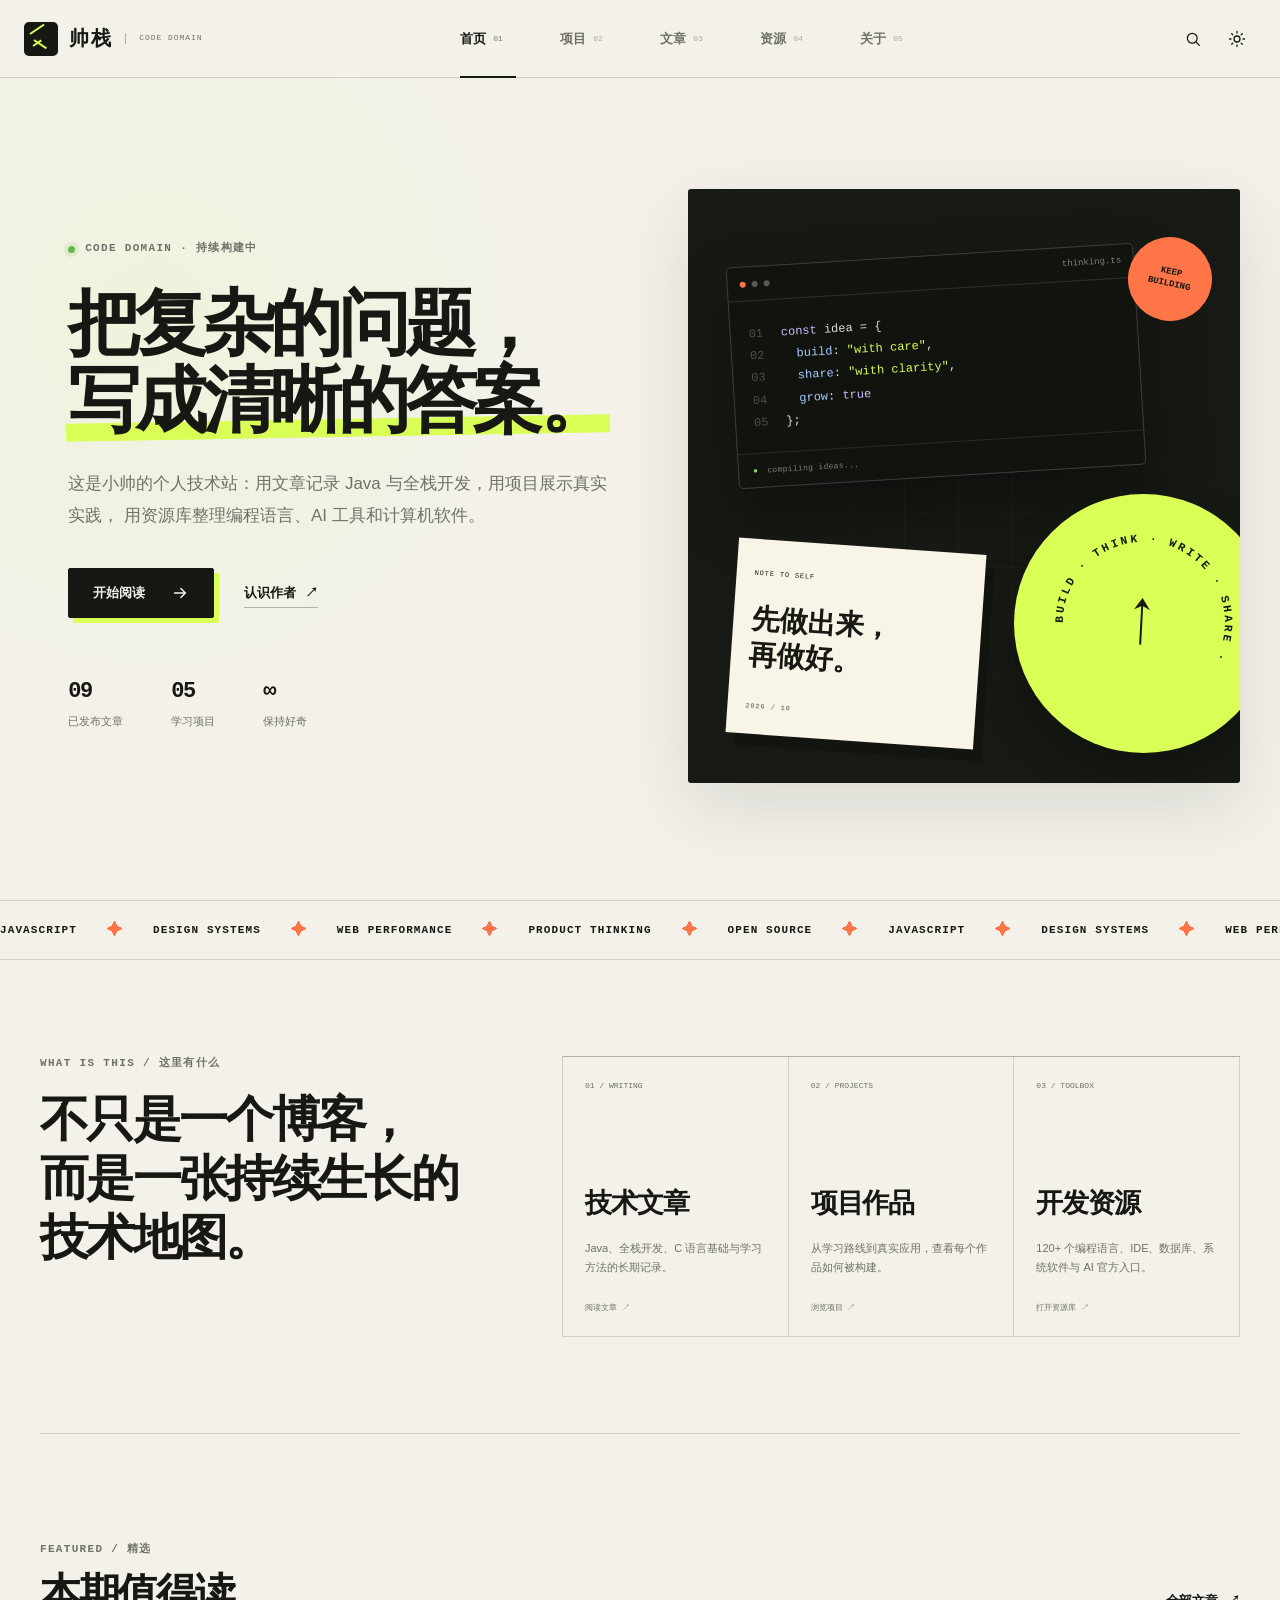
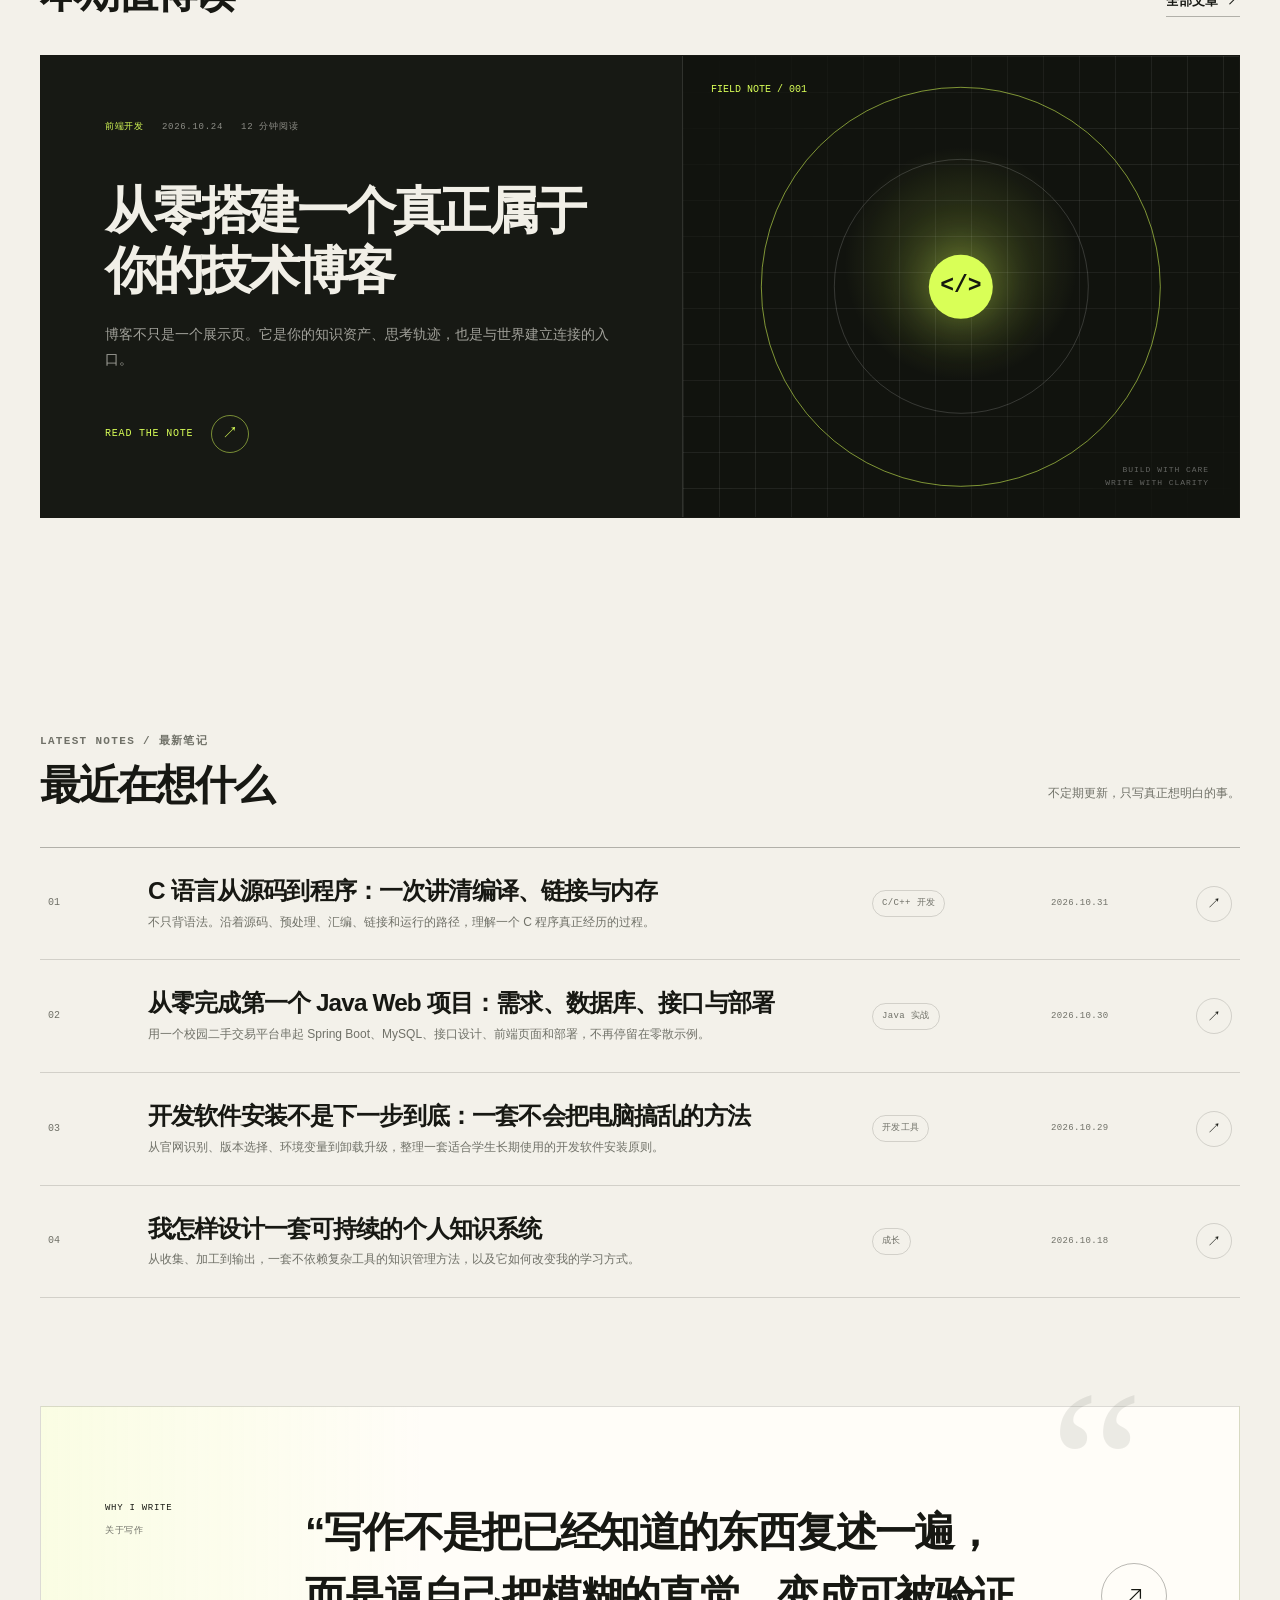
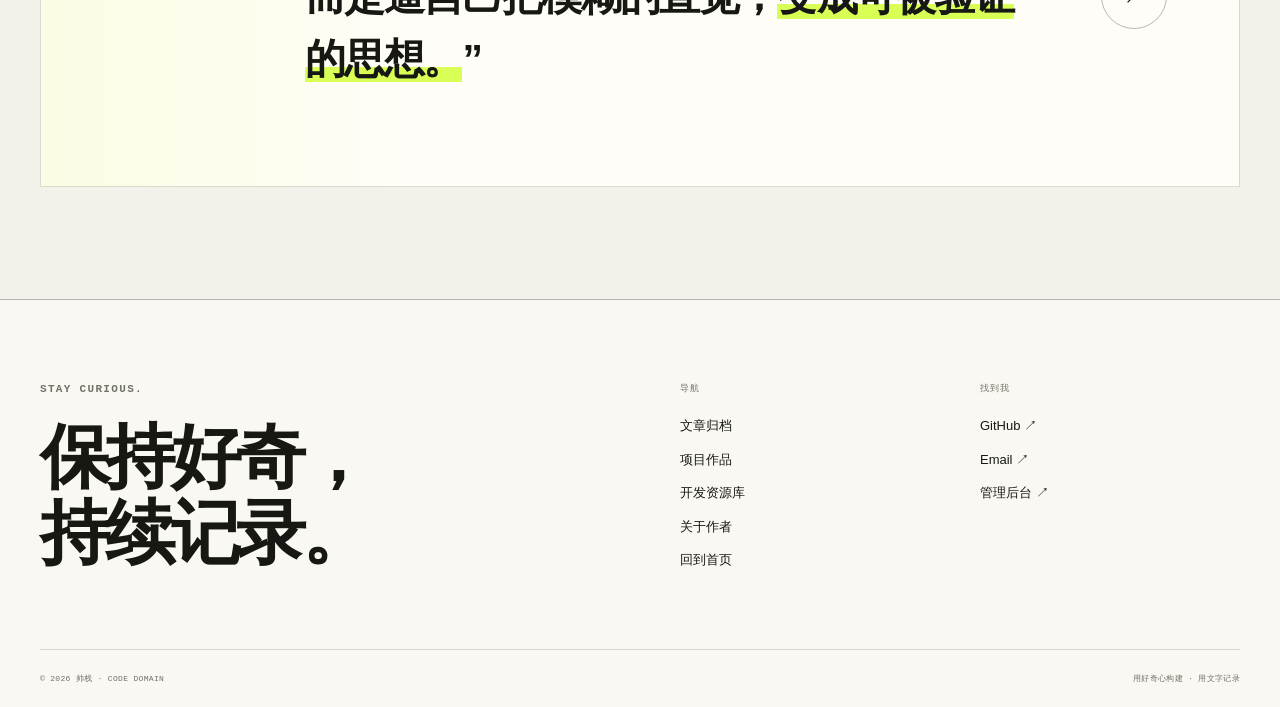
==== commit 3c0180b0: "Expand resources, roadmap and content" ====
--- a/outputs/index.html
+++ b/outputs/index.html
@@ -9,6 +9,7 @@
     />
     <meta name="theme-color" content="#f3f1ea" />
     <title>帅栈 · CODE DOMAIN｜以代码构建秩序</title>
+    <link rel="canonical" href="https://chenyue-dev.github.io/chenyue-site/" />
     <link rel="icon" href="assets/favicon.svg" type="image/svg+xml" />
     <link rel="stylesheet" href="styles.css" />
     <script>
@@ -21,6 +22,7 @@
     <script src="site-config.js" defer></script>
     <script src="backend.js" defer></script>
     <script src="resources-data.js" defer></script>
+    <script src="posts-data.js" defer></script>
     <script src="projects-data.js" defer></script>
     <script src="script.js" defer></script>
   </head>
@@ -84,8 +86,8 @@
             <span class="highlight-line">写成清晰的答案。</span>
           </h1>
           <p class="hero-intro">
-            以代码构建秩序。这里记录 Java、全栈工程、开发工具与 AI 实践，
-            也保存每一次把想法变成作品的真实过程。
+            这是小帅的个人技术站：用文章记录 Java 与全栈开发，用项目展示真实实践，
+            用资源库整理编程语言、AI 工具和计算机软件。
           </p>
           <div class="hero-actions">
             <a class="button button-primary" href="articles.html">
@@ -155,6 +157,33 @@
         </div>
       </div>
 
+      <section class="site-map-intro section-shell">
+        <div class="site-map-heading">
+          <p class="eyebrow">WHAT IS THIS / 这里有什么</p>
+          <h2>不只是一个博客，<br />而是一张持续生长的技术地图。</h2>
+        </div>
+        <div class="site-map-grid">
+          <a href="articles.html">
+            <span>01 / WRITING</span>
+            <h3>技术文章</h3>
+            <p>Java、全栈开发、C 语言基础与学习方法的长期记录。</p>
+            <b>阅读文章 ↗</b>
+          </a>
+          <a href="projects.html">
+            <span>02 / PROJECTS</span>
+            <h3>项目作品</h3>
+            <p>从学习路线到真实应用，查看每个作品如何被构建。</p>
+            <b>浏览项目 ↗</b>
+          </a>
+          <a href="resources.html">
+            <span>03 / TOOLBOX</span>
+            <h3>开发资源</h3>
+            <p>120+ 个编程语言、IDE、数据库、系统软件与 AI 官方入口。</p>
+            <b>打开资源库 ↗</b>
+          </a>
+        </div>
+      </section>
+
       <section class="featured-section section-shell">
         <div class="section-heading">
           <div>
--- a/outputs/styles.css
+++ b/outputs/styles.css
@@ -727,6 +727,75 @@
   padding-block: 108px;
 }
 
+.site-map-intro {
+  display: grid;
+  grid-template-columns: 0.8fr 1.2fr;
+  gap: 70px;
+  padding-block: 96px;
+  border-bottom: 1px solid var(--line);
+}
+
+.site-map-heading h2 {
+  max-width: 520px;
+  margin: 18px 0 0;
+  font-family: var(--font-display);
+  font-size: clamp(32px, 3.8vw, 54px);
+  font-weight: 830;
+  letter-spacing: -0.055em;
+  line-height: 1.22;
+}
+
+.site-map-grid {
+  display: grid;
+  grid-template-columns: repeat(3, 1fr);
+  border-top: 1px solid var(--line-strong);
+  border-left: 1px solid var(--line);
+}
+
+.site-map-grid a {
+  min-height: 280px;
+  display: flex;
+  flex-direction: column;
+  padding: 22px;
+  border-right: 1px solid var(--line);
+  border-bottom: 1px solid var(--line);
+  transition: background 0.25s, color 0.25s;
+}
+
+.site-map-grid a:hover {
+  background: var(--dark-panel);
+  color: var(--dark-panel-ink);
+}
+
+.site-map-grid span,
+.site-map-grid b {
+  color: var(--muted);
+  font-family: var(--font-mono);
+  font-size: 8px;
+  font-style: normal;
+  font-weight: 500;
+}
+
+.site-map-grid h3 {
+  margin: auto 0 13px;
+  font-family: var(--font-display);
+  font-size: 27px;
+  font-weight: 800;
+  letter-spacing: -0.04em;
+}
+
+.site-map-grid p {
+  margin: 0 0 24px;
+  color: var(--muted);
+  font-size: 11px;
+  line-height: 1.75;
+}
+
+.site-map-grid a:hover p,
+.site-map-grid a:hover span {
+  color: rgba(242, 240, 232, 0.58);
+}
+
 .section-heading {
   display: flex;
   align-items: end;
@@ -3020,6 +3089,12 @@
     max-width: 500px;
   }
 
+  .site-map-intro {
+    grid-template-columns: 1fr;
+    gap: 38px;
+    padding-block: 74px;
+  }
+
   .post-row {
     grid-template-columns: 50px minmax(0, 1fr) 130px 100px 40px;
     gap: 16px;
@@ -3242,6 +3317,14 @@
     padding-block: 54px 60px;
   }
 
+  .site-map-grid {
+    grid-template-columns: 1fr;
+  }
+
+  .site-map-grid a {
+    min-height: 210px;
+  }
+
   .hero h1 {
     margin-top: 22px;
     font-size: clamp(43px, 12vw, 62px);
@@ -3863,6 +3946,167 @@
   padding-block: 78px 50px;
 }
 
+.learning-roadmap {
+  max-width: 1180px;
+  margin-bottom: 110px;
+  padding-top: 70px;
+  border-top: 1px solid var(--line-strong);
+}
+
+.roadmap-heading {
+  display: grid;
+  grid-template-columns: 1fr 270px;
+  align-items: end;
+  gap: 50px;
+}
+
+.roadmap-heading h2 {
+  margin: 16px 0 0;
+  font-family: var(--font-display);
+  font-size: clamp(36px, 5.2vw, 66px);
+  font-weight: 840;
+  letter-spacing: -0.06em;
+  line-height: 1.15;
+}
+
+.roadmap-progress-card {
+  display: grid;
+  gap: 8px;
+  padding: 22px;
+  background: var(--dark-panel);
+  color: var(--dark-panel-ink);
+}
+
+.roadmap-progress-card > span,
+.roadmap-progress-card > small {
+  color: rgba(242, 240, 232, 0.55);
+  font-family: var(--font-mono);
+  font-size: 8px;
+}
+
+.roadmap-progress-card strong {
+  color: var(--accent);
+  font-family: var(--font-mono);
+  font-size: 36px;
+  font-weight: 500;
+}
+
+.roadmap-progress-track {
+  height: 5px;
+  background: rgba(255, 255, 255, 0.13);
+  overflow: hidden;
+}
+
+.roadmap-progress-track i {
+  display: block;
+  width: 0;
+  height: 100%;
+  background: var(--accent);
+  transition: width 0.35s var(--ease);
+}
+
+.roadmap-intro {
+  max-width: 720px;
+  margin: 28px 0 46px;
+  color: var(--muted);
+  font-size: 13px;
+  line-height: 1.9;
+}
+
+.roadmap-stages {
+  display: grid;
+  gap: 14px;
+}
+
+.roadmap-stage {
+  display: grid;
+  grid-template-columns: 220px 1fr;
+  gap: 32px;
+  padding: 28px;
+  border: 1px solid var(--line);
+  background: color-mix(in srgb, var(--surface) 46%, transparent);
+}
+
+.roadmap-stage header {
+  display: flex;
+  align-items: flex-start;
+  gap: 15px;
+}
+
+.roadmap-stage header > span {
+  width: 38px;
+  height: 38px;
+  flex: 0 0 auto;
+  display: grid;
+  place-items: center;
+  border-radius: 50%;
+  background: var(--accent);
+  color: var(--accent-ink);
+  font-family: var(--font-mono);
+  font-size: 10px;
+  font-weight: 700;
+}
+
+.roadmap-stage:nth-child(2) header > span {
+  background: var(--orange);
+}
+
+.roadmap-stage:nth-child(3) header > span {
+  background: var(--blue);
+}
+
+.roadmap-stage-ai header > span {
+  background: var(--purple) !important;
+}
+
+.roadmap-stage header small {
+  color: var(--muted);
+  font-family: var(--font-mono);
+  font-size: 7px;
+  letter-spacing: 0.08em;
+}
+
+.roadmap-stage h3 {
+  margin: 4px 0 0;
+  font-family: var(--font-display);
+  font-size: 24px;
+  font-weight: 800;
+  letter-spacing: -0.035em;
+}
+
+.roadmap-chips {
+  display: flex;
+  flex-wrap: wrap;
+  gap: 8px;
+}
+
+.roadmap-chips button {
+  min-height: 34px;
+  padding: 7px 12px;
+  border: 1px solid var(--line);
+  border-radius: 2px;
+  background: var(--bg);
+  color: var(--ink-soft);
+  font-size: 10px;
+  transition: background 0.2s, color 0.2s, border-color 0.2s, transform 0.2s;
+}
+
+.roadmap-chips button:hover {
+  border-color: var(--ink);
+  transform: translateY(-2px);
+}
+
+.roadmap-chips button.is-complete {
+  border-color: var(--accent-ink);
+  background: var(--accent);
+  color: var(--accent-ink);
+  font-weight: 700;
+}
+
+.roadmap-chips button.is-complete::before {
+  content: "✓ ";
+}
+
 .project-detail-layout > aside {
   position: sticky;
   top: calc(var(--header-height) + 28px);
@@ -4259,6 +4503,41 @@
   border: 1px solid var(--line);
   outline: 0;
   background: var(--bg);
+}
+
+.admin-oauth-button {
+  min-height: 44px;
+  display: flex;
+  align-items: center;
+  justify-content: center;
+  gap: 12px;
+  border: 1px solid var(--ink);
+  background: var(--ink);
+  color: var(--bg);
+  font-size: 12px;
+  font-weight: 700;
+}
+
+.admin-oauth-button:hover {
+  background: var(--accent);
+  color: var(--accent-ink);
+}
+
+.admin-login-divider {
+  display: flex;
+  align-items: center;
+  gap: 10px;
+  color: var(--muted);
+  font-family: var(--font-mono);
+  font-size: 8px;
+}
+
+.admin-login-divider::before,
+.admin-login-divider::after {
+  content: "";
+  height: 1px;
+  flex: 1;
+  background: var(--line);
 }
 
 .admin-form-index {
@@ -4910,6 +5189,26 @@
     position: static;
   }
 
+  .learning-roadmap {
+    margin-bottom: 74px;
+    padding-top: 48px;
+  }
+
+  .roadmap-heading {
+    grid-template-columns: 1fr;
+    gap: 28px;
+  }
+
+  .roadmap-progress-card {
+    width: min(100%, 340px);
+  }
+
+  .roadmap-stage {
+    grid-template-columns: 1fr;
+    gap: 20px;
+    padding: 22px 18px;
+  }
+
   .project-cover {
     min-height: 250px;
   }
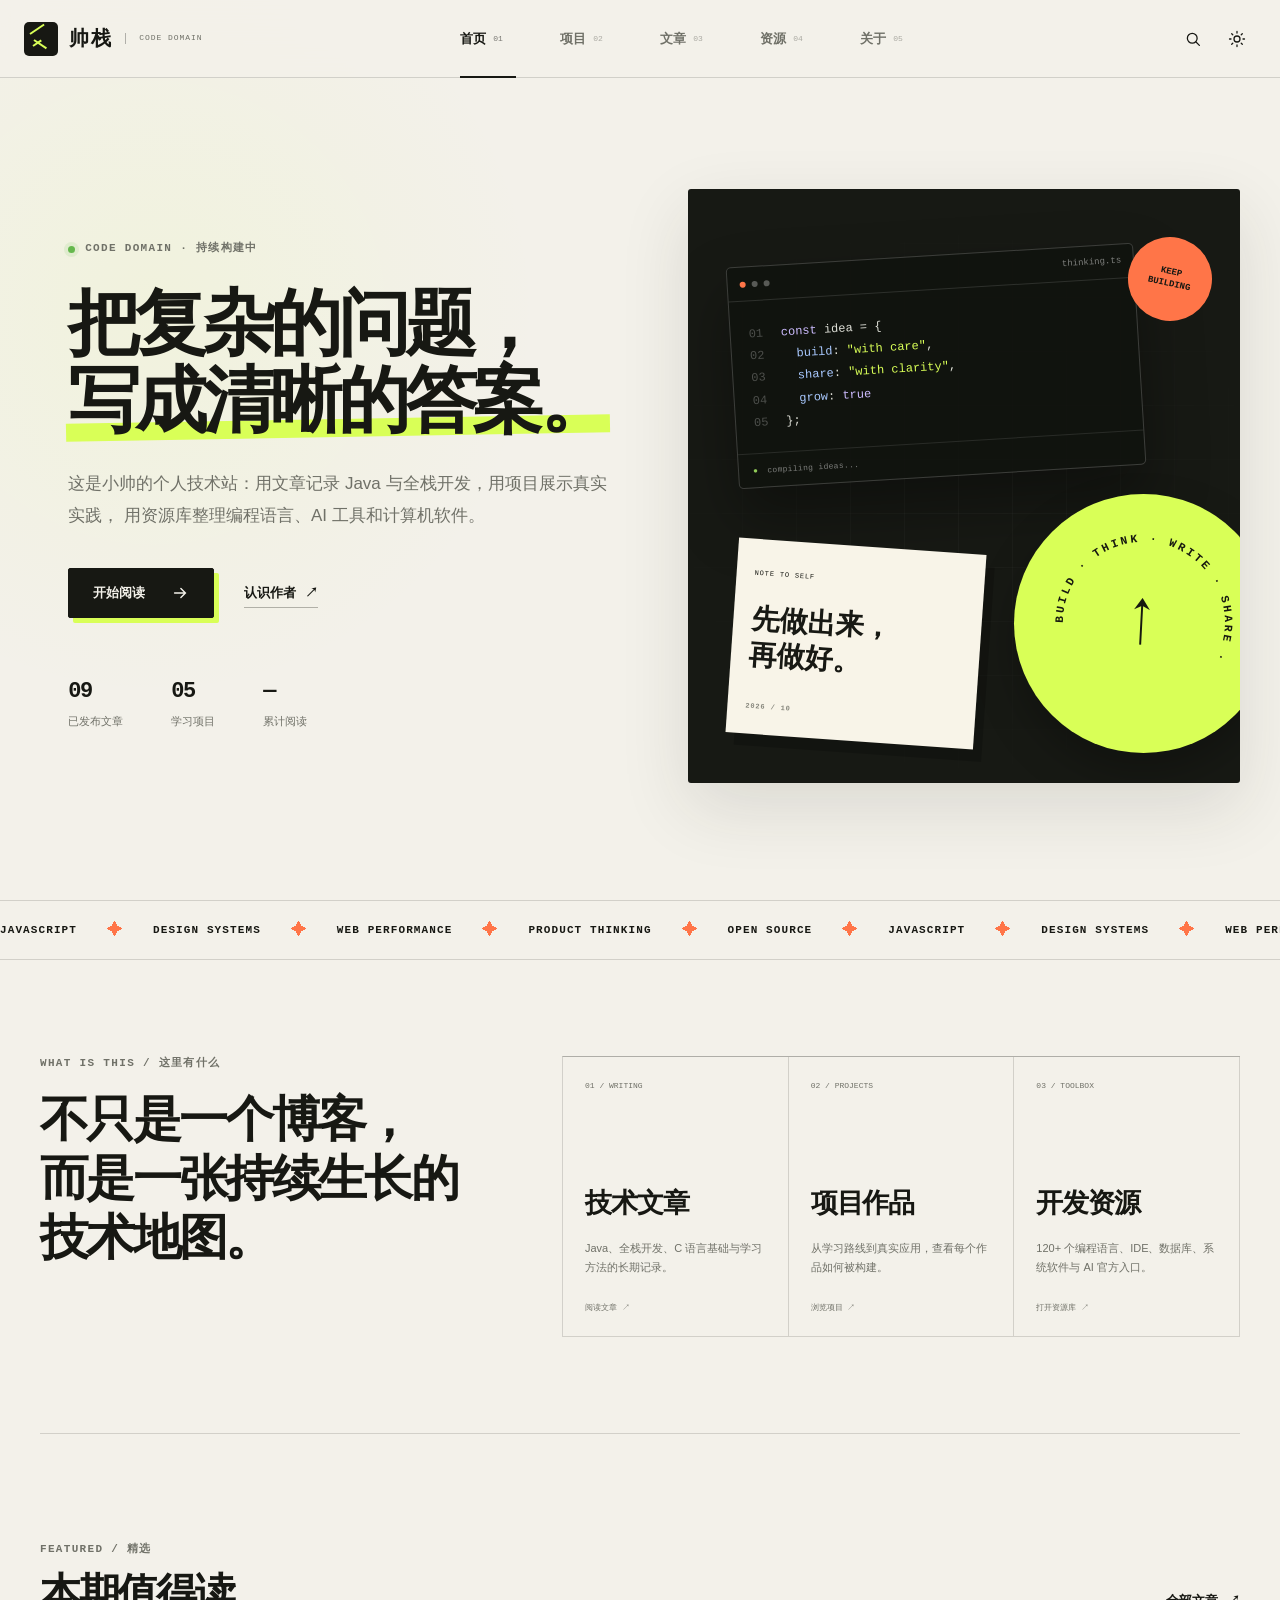
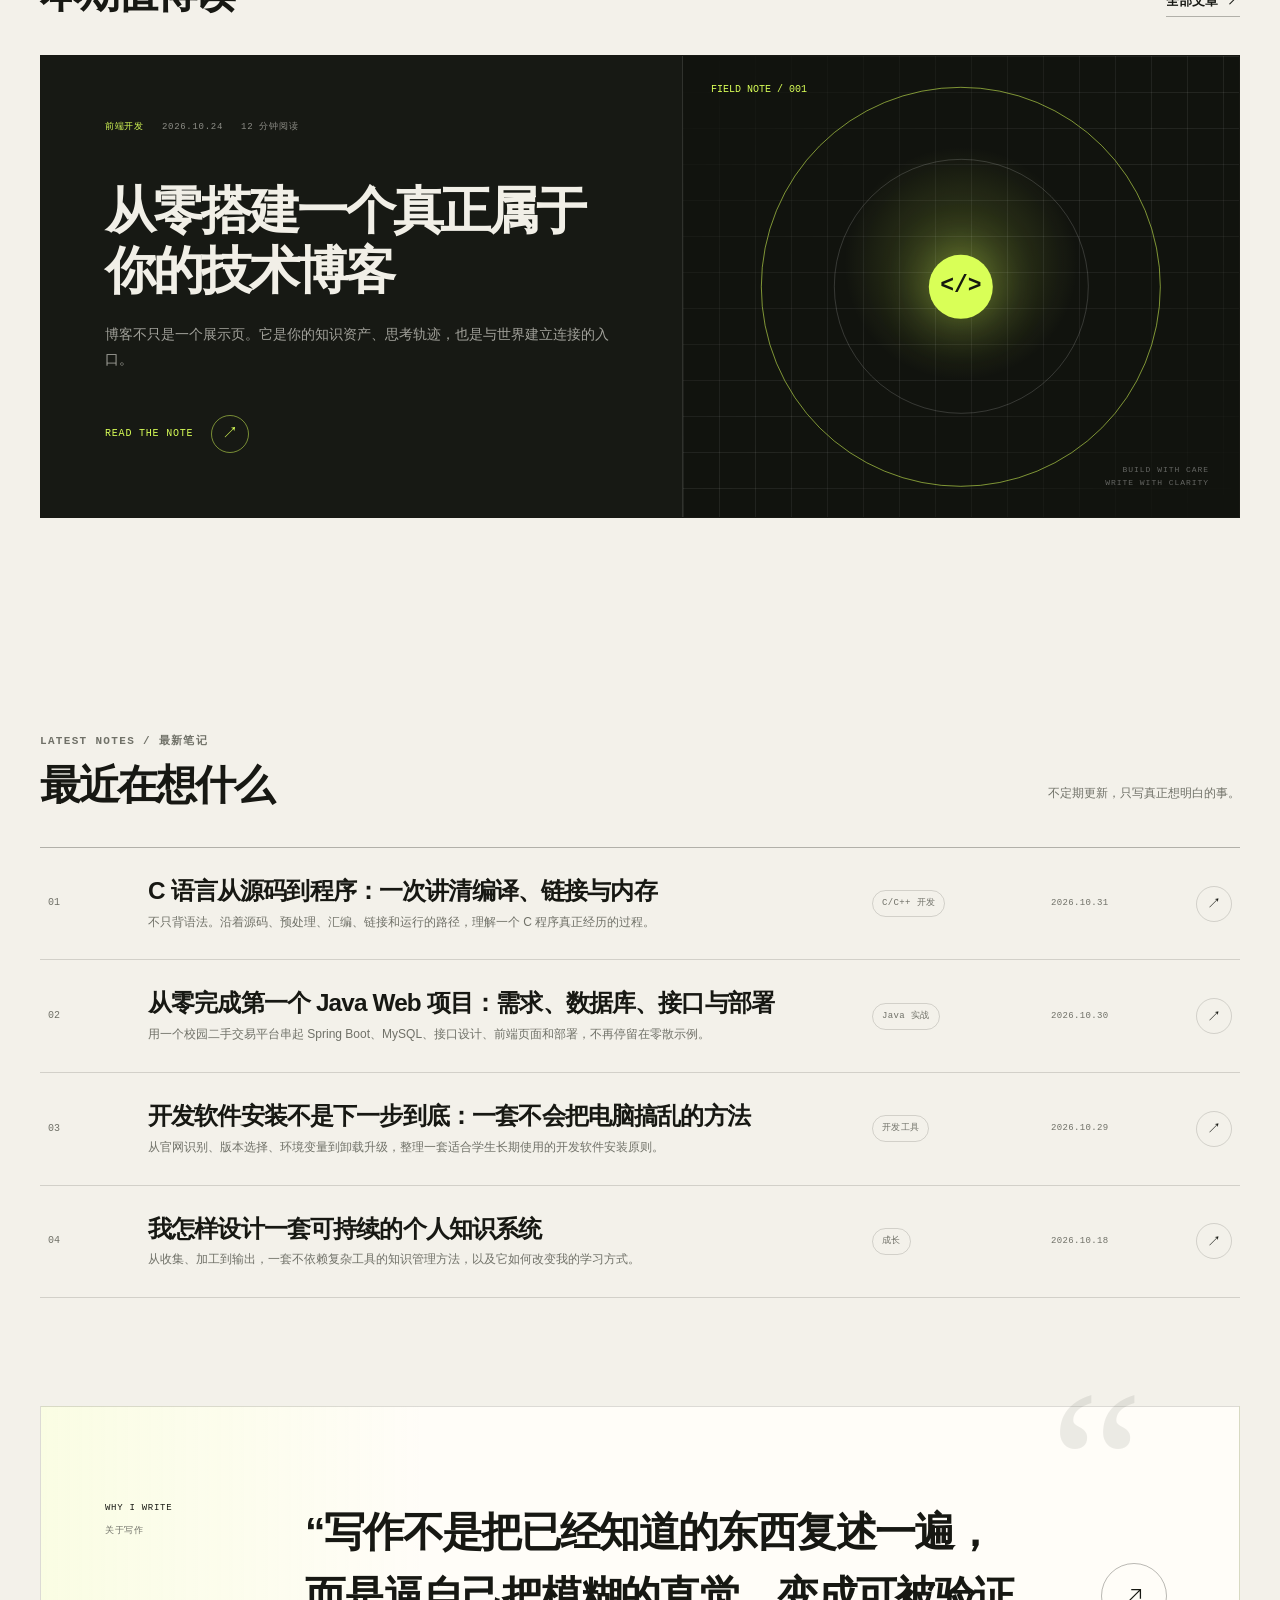
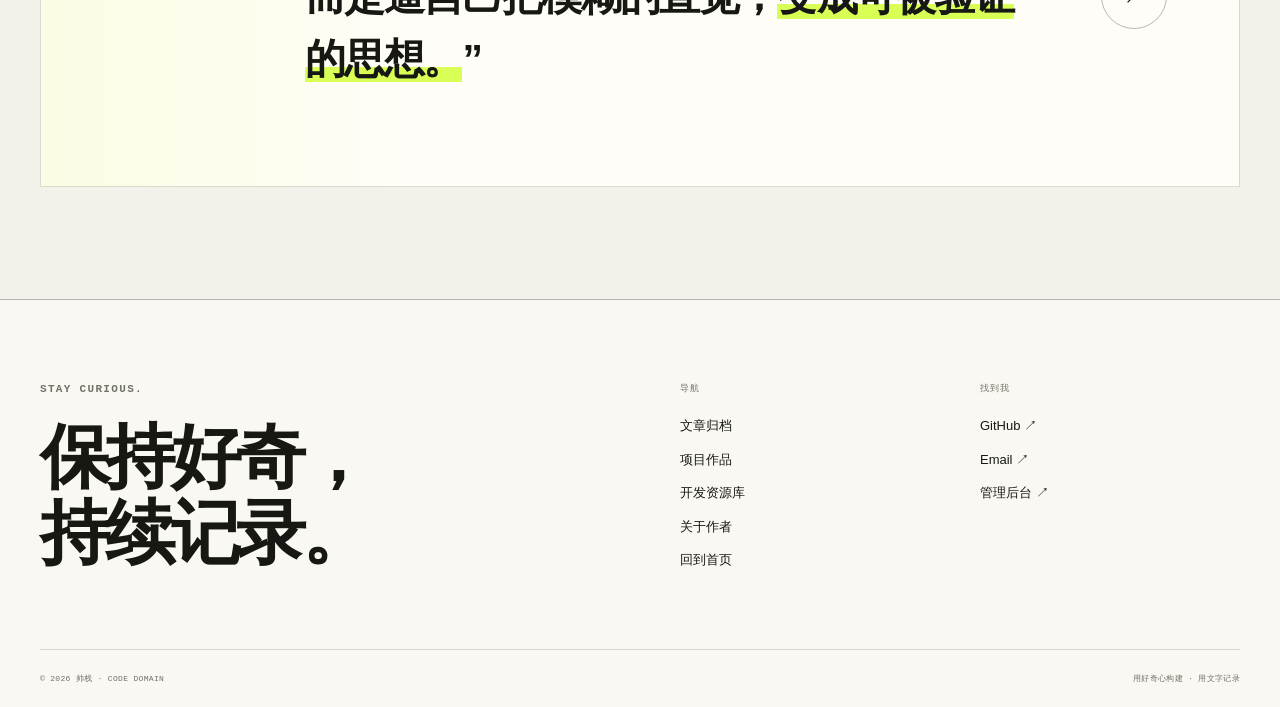
==== commit 3c8da149: "Add privacy-friendly site analytics" ====
--- a/outputs/index.html
+++ b/outputs/index.html
@@ -25,6 +25,13 @@
     <script src="posts-data.js" defer></script>
     <script src="projects-data.js" defer></script>
     <script src="script.js" defer></script>
+  
+    <link rel="manifest" href="manifest.webmanifest" />
+    <meta name="application-name" content="帅栈" />
+    <meta name="apple-mobile-web-app-capable" content="yes" />
+    <meta name="apple-mobile-web-app-status-bar-style" content="black-translucent" />
+    <meta name="apple-mobile-web-app-title" content="帅栈" />
+    <link rel="apple-touch-icon" href="assets/icon-180.png" />
   </head>
   <body data-page="home">
     <a class="skip-link" href="#main-content">跳到主要内容</a>
@@ -108,8 +115,8 @@
               <dd>学习项目</dd>
             </div>
             <div>
-              <dt>∞</dt>
-              <dd>保持好奇</dd>
+              <dt data-site-views>—</dt>
+              <dd>累计阅读</dd>
             </div>
           </dl>
         </div>
@@ -240,8 +247,8 @@
           </div>
           <div>
             <span>找到我</span>
-            <a href="https://github.com/" target="_blank" rel="noreferrer">GitHub ↗</a>
-            <a href="mailto:hello@example.com">Email ↗</a>
+            <a href="https://github.com/chenyue-dev" target="_blank" rel="noreferrer">GitHub ↗</a>
+            <a href="mailto:3518220835@qq.com">Email ↗</a>
             <a href="admin.html">管理后台 ↗</a>
           </div>
         </div>
--- a/outputs/styles.css
+++ b/outputs/styles.css
@@ -4749,6 +4749,92 @@
   margin-top: 32px;
 }
 
+.admin-analytics {
+  margin-top: 32px;
+  padding: 26px;
+  border: 1px solid var(--line);
+  background: var(--surface);
+}
+
+.admin-analytics-head {
+  display: flex;
+  align-items: end;
+  justify-content: space-between;
+  gap: 20px;
+  margin-bottom: 22px;
+}
+
+.admin-analytics-head span,
+.admin-analytics-head small,
+.admin-top-pages > span {
+  color: var(--muted);
+  font-family: var(--font-mono);
+  font-size: 8px;
+  letter-spacing: 0.08em;
+}
+
+.admin-analytics-head h2 {
+  margin: 6px 0 0;
+  font-family: var(--font-display);
+  font-size: 27px;
+  letter-spacing: -0.04em;
+}
+
+.admin-analytics-grid {
+  display: grid;
+  grid-template-columns: repeat(4, 1fr);
+  border-top: 1px solid var(--line);
+  border-left: 1px solid var(--line);
+}
+
+.admin-analytics-grid article {
+  min-height: 120px;
+  display: flex;
+  flex-direction: column;
+  padding: 15px;
+  border-right: 1px solid var(--line);
+  border-bottom: 1px solid var(--line);
+}
+
+.admin-analytics-grid span {
+  color: var(--muted);
+  font-size: 9px;
+}
+
+.admin-analytics-grid strong {
+  margin-top: auto;
+  font-family: var(--font-mono);
+  font-size: 31px;
+  font-weight: 500;
+}
+
+.admin-top-pages {
+  margin-top: 22px;
+}
+
+.admin-top-page {
+  display: flex;
+  align-items: center;
+  justify-content: space-between;
+  gap: 20px;
+  padding: 9px 0;
+  border-bottom: 1px solid var(--line);
+}
+
+.admin-top-page code {
+  overflow: hidden;
+  color: var(--ink-soft);
+  font-family: var(--font-mono);
+  font-size: 9px;
+  text-overflow: ellipsis;
+  white-space: nowrap;
+}
+
+.admin-top-page strong {
+  font-family: var(--font-mono);
+  font-size: 10px;
+}
+
 .admin-quick-actions > div {
   grid-row: span 3;
   padding: 26px;
@@ -5334,6 +5420,10 @@
     grid-template-columns: 1fr 1fr;
   }
 
+  .admin-analytics-grid {
+    grid-template-columns: repeat(2, 1fr);
+  }
+
   .admin-stats article {
     min-height: 135px;
     padding: 15px;
@@ -5357,6 +5447,128 @@
   }
 
   .editor-actions {
+    align-items: flex-start;
+    flex-direction: column;
+  }
+}
+
+.install-page {
+  width: min(1100px, calc(100% - 48px));
+  min-height: 100vh;
+  margin-inline: auto;
+  padding-block: 56px 90px;
+}
+
+.install-page > .back-link {
+  margin-bottom: 50px;
+}
+
+.install-hero {
+  display: grid;
+  grid-template-columns: 150px 1fr;
+  align-items: center;
+  gap: 50px;
+  padding: 52px;
+  background: var(--dark-panel);
+  color: var(--dark-panel-ink);
+}
+
+.install-hero img {
+  width: 112px;
+  height: 112px;
+  border-radius: 24px;
+  box-shadow: 0 0 0 12px rgba(217, 255, 87, 0.12);
+}
+
+.install-hero .eyebrow {
+  color: var(--accent);
+}
+
+.install-hero h1 {
+  margin: 18px 0;
+  font-family: var(--font-display);
+  font-size: clamp(54px, 8vw, 96px);
+  font-weight: 850;
+  letter-spacing: -0.075em;
+  line-height: 0.95;
+}
+
+.install-hero p:last-child {
+  max-width: 620px;
+  margin: 0;
+  color: rgba(242, 240, 232, 0.62);
+  font-size: 13px;
+  line-height: 1.9;
+}
+
+.install-grid {
+  display: grid;
+  grid-template-columns: 1fr 1fr;
+  gap: 14px;
+  margin-block: 28px;
+}
+
+.install-grid article {
+  padding: 30px;
+  border: 1px solid var(--line);
+  background: var(--surface);
+}
+
+.install-grid article > span {
+  color: var(--muted);
+  font-family: var(--font-mono);
+  font-size: 8px;
+  letter-spacing: 0.08em;
+}
+
+.install-grid h2 {
+  margin: 22px 0;
+  font-family: var(--font-display);
+  font-size: 31px;
+  letter-spacing: -0.04em;
+}
+
+.install-grid ol {
+  margin: 0;
+  padding-left: 20px;
+  color: var(--muted);
+  font-size: 12px;
+  line-height: 2;
+}
+
+.install-actions {
+  display: flex;
+  align-items: center;
+  gap: 26px;
+}
+
+.install-actions .button {
+  width: fit-content;
+}
+
+.install-message {
+  margin: 18px 0 0;
+  color: var(--muted);
+  font-size: 11px;
+}
+
+@media (max-width: 620px) {
+  .install-page {
+    width: calc(100% - 30px);
+    padding-block: 35px 65px;
+  }
+
+  .install-hero {
+    grid-template-columns: 1fr;
+    gap: 30px;
+    padding: 32px 22px;
+  }
+
+  .install-grid {
+    grid-template-columns: 1fr;
+  }
+
+  .install-actions {
     align-items: flex-start;
     flex-direction: column;
   }
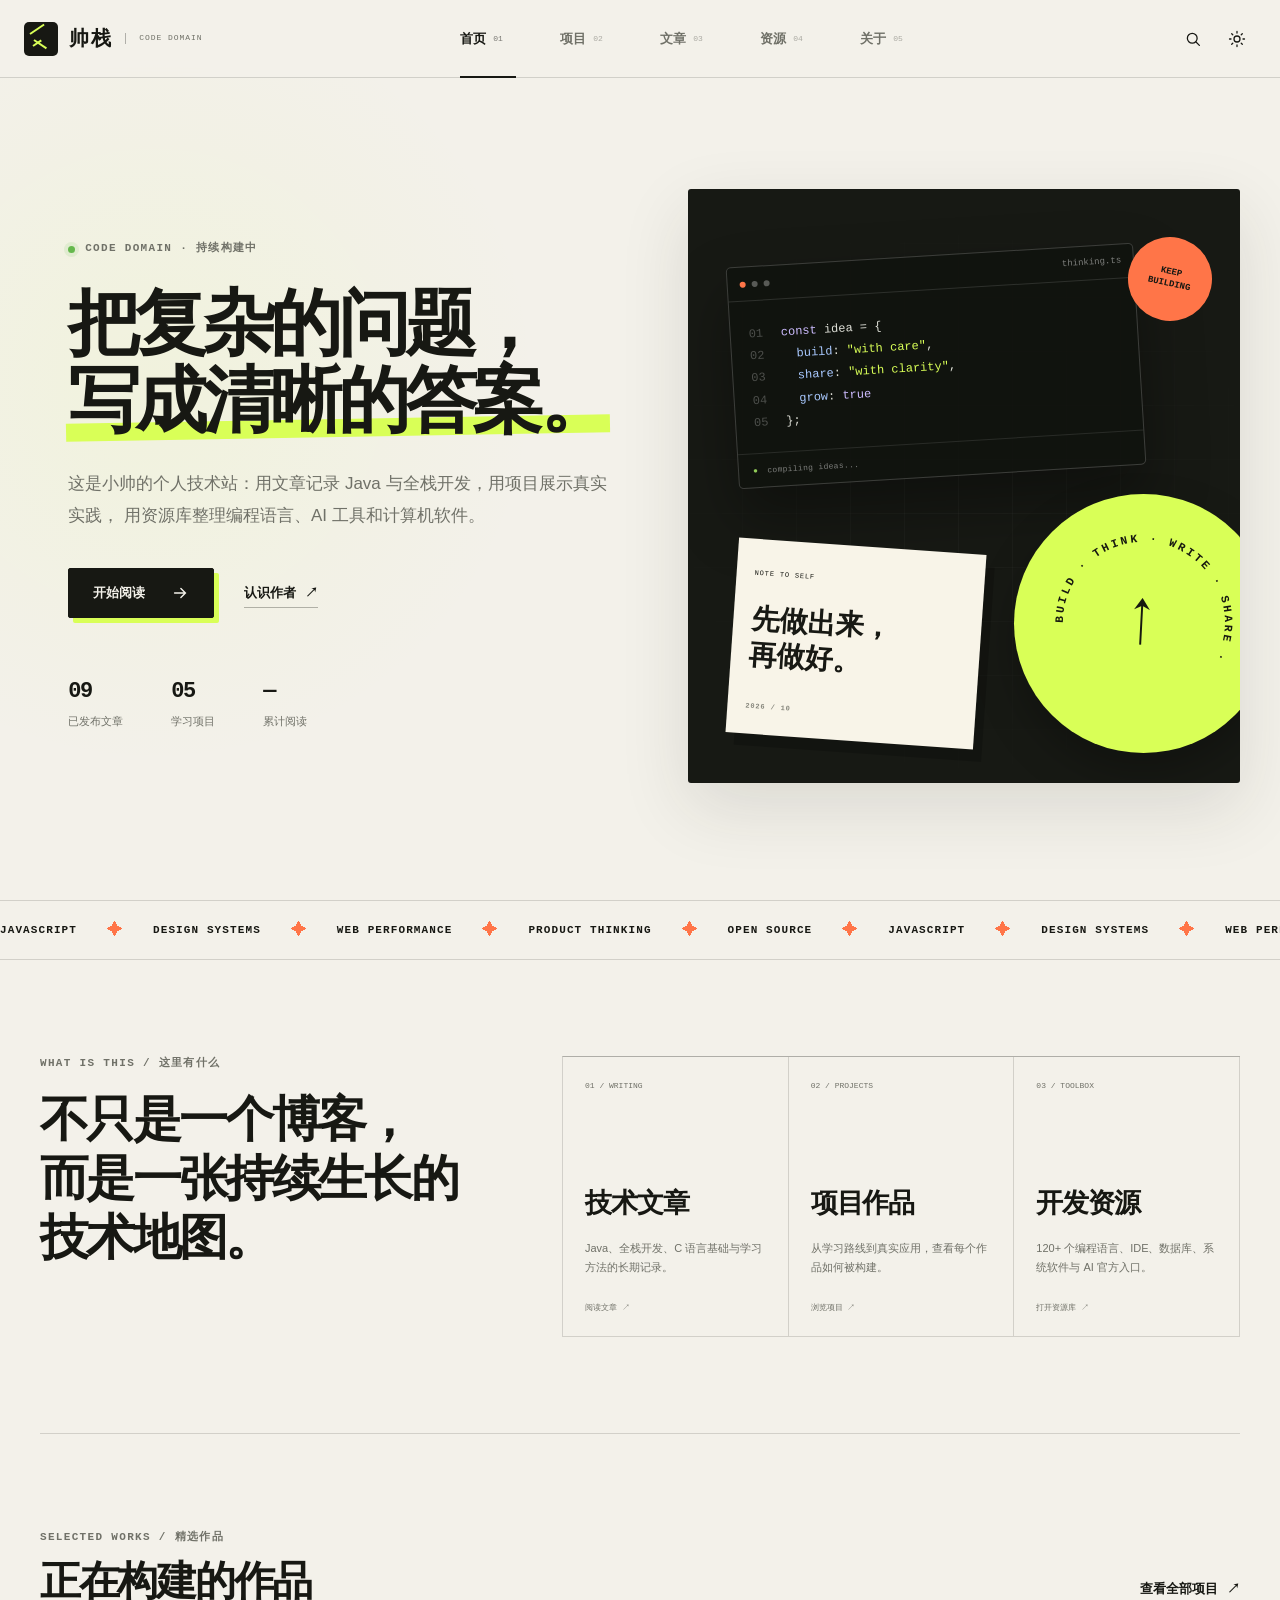
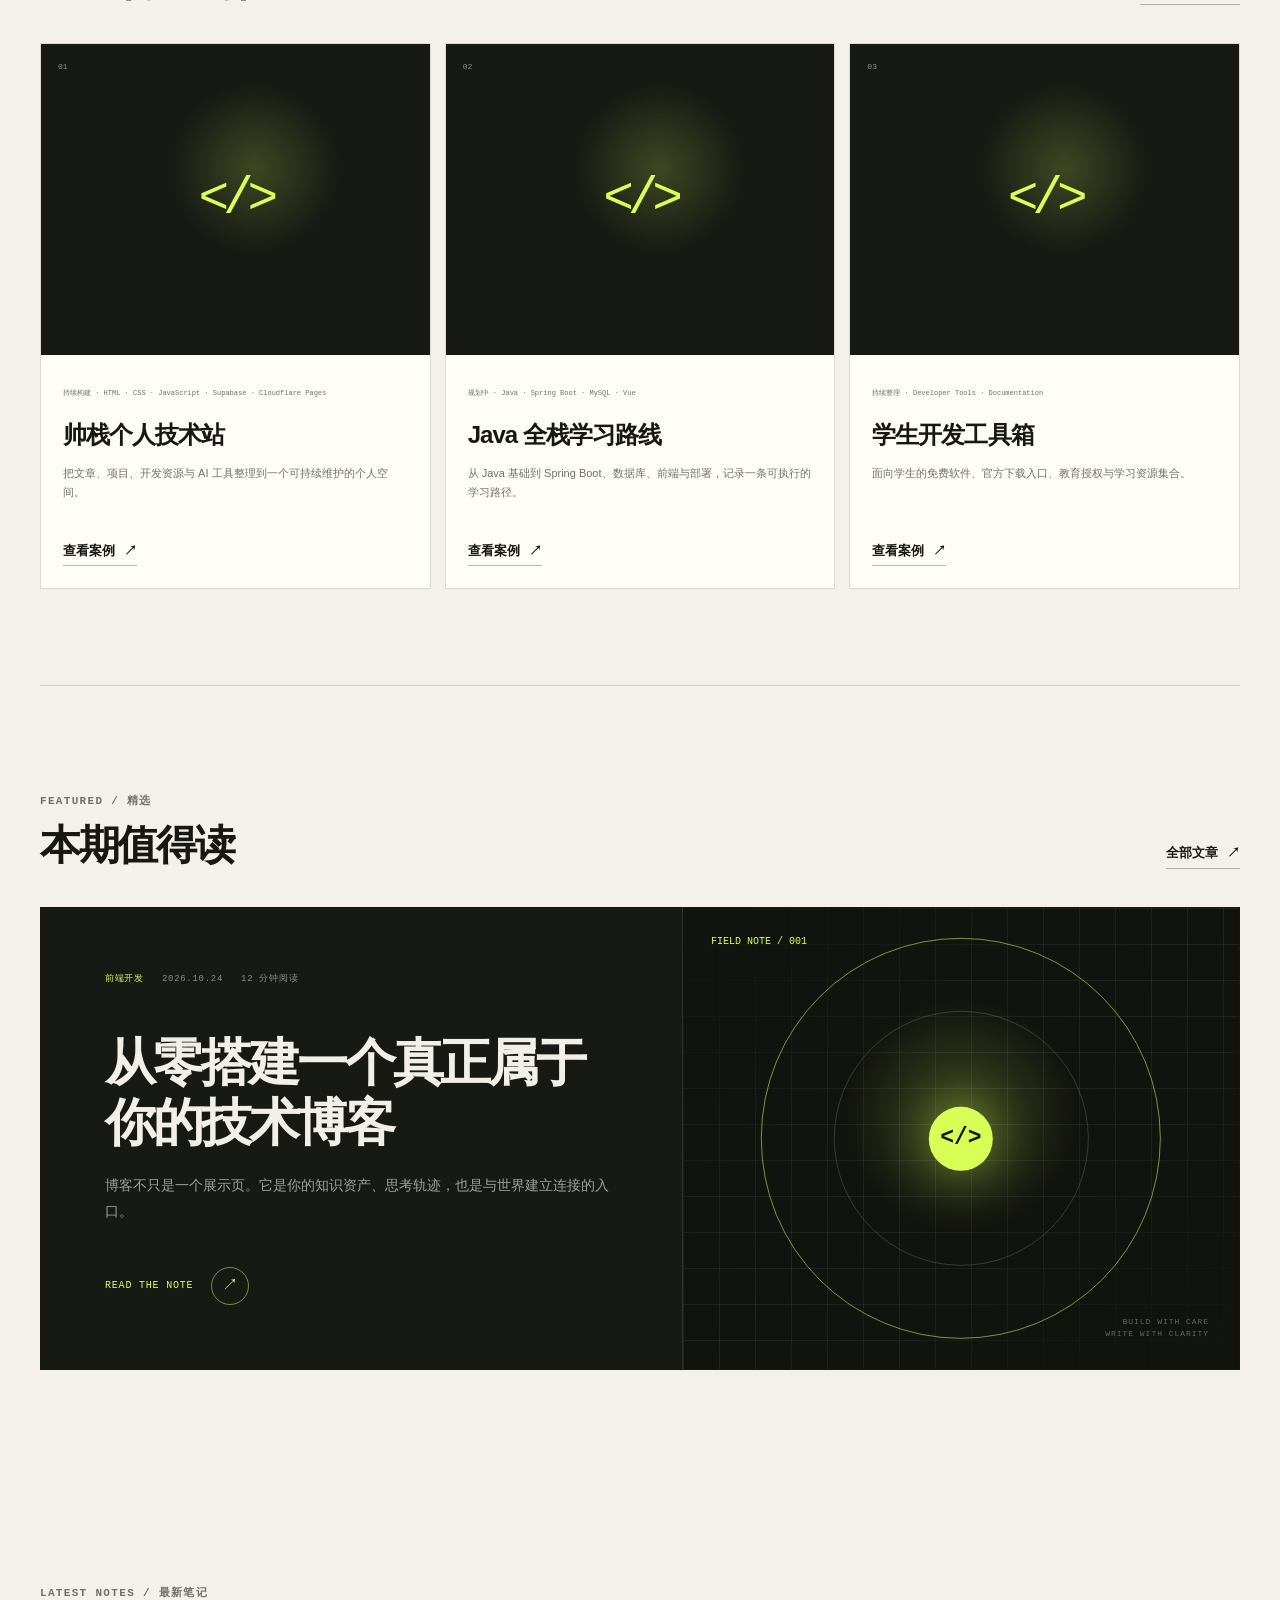
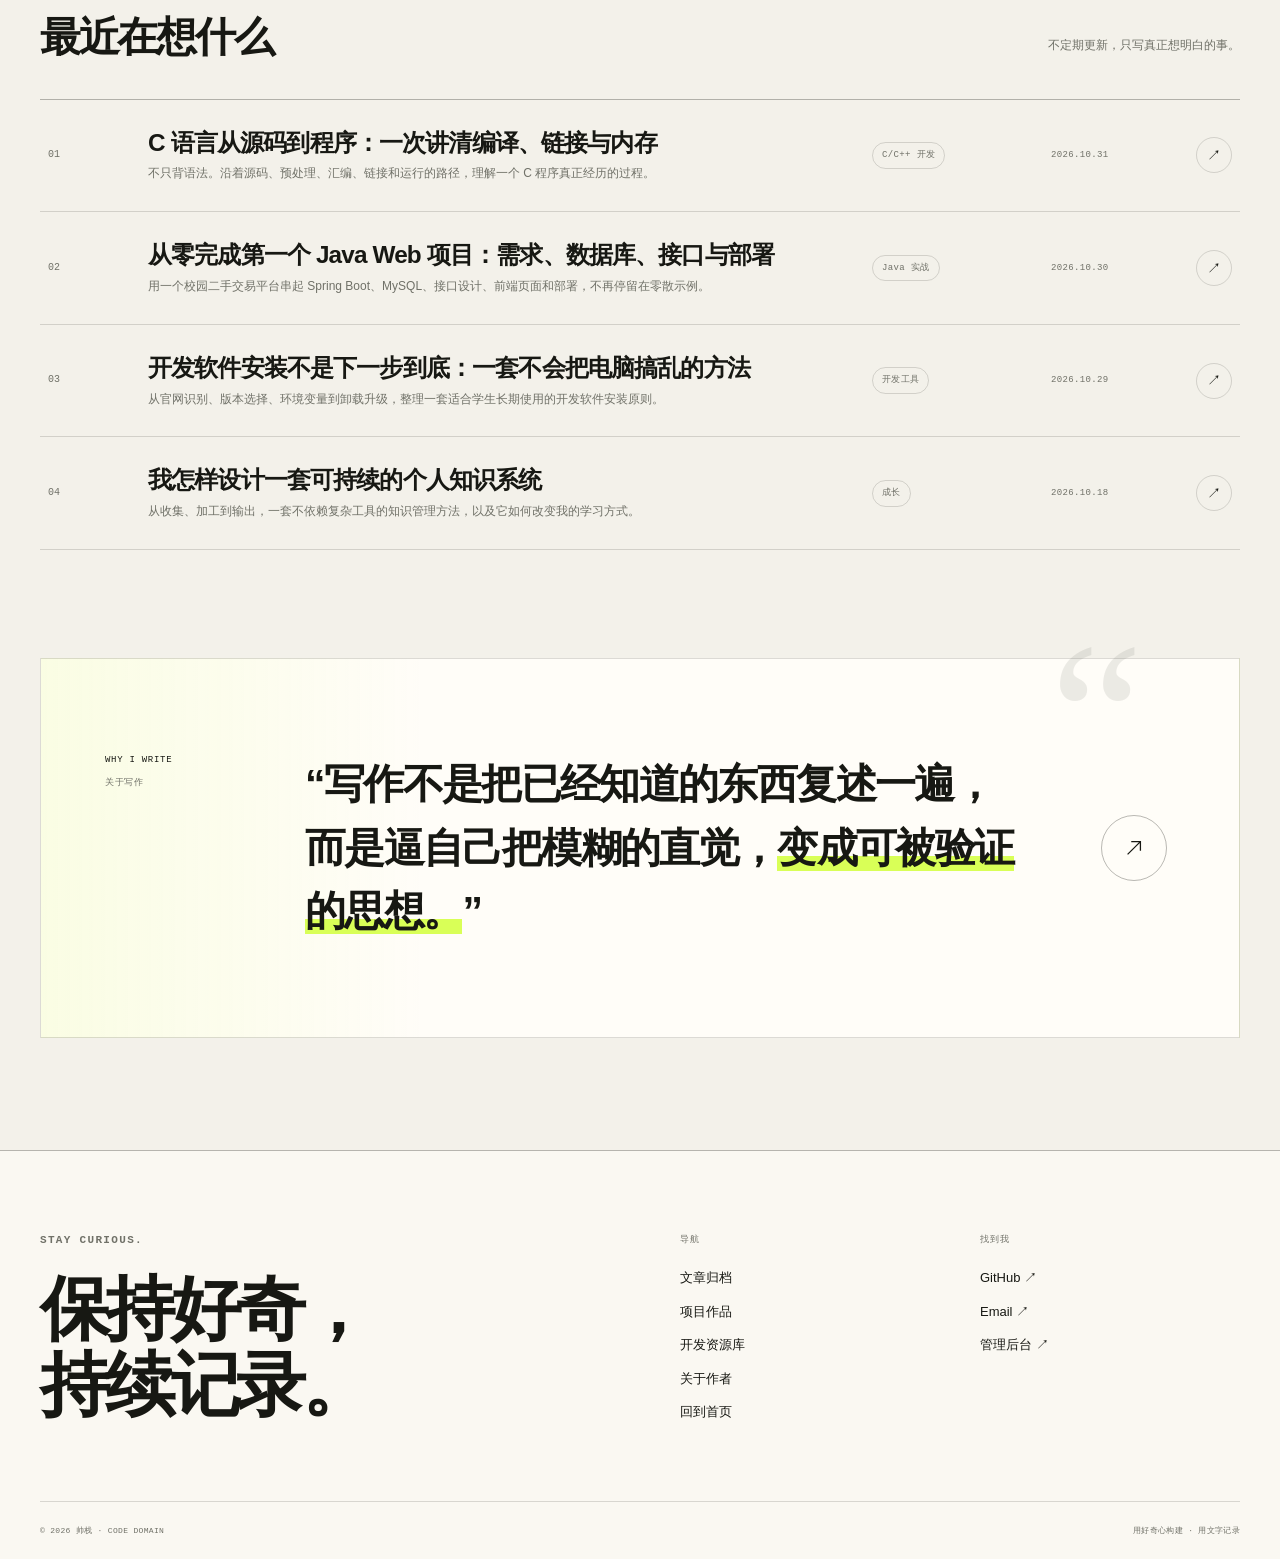
==== commit 3f4911d2: "Expand portfolio, languages and long-form content" ====
--- a/outputs/index.html
+++ b/outputs/index.html
@@ -191,6 +191,17 @@
         </div>
       </section>
 
+      <section class="home-projects-section section-shell">
+        <div class="section-heading">
+          <div>
+            <p class="eyebrow">SELECTED WORKS / 精选作品</p>
+            <h2>正在构建的作品</h2>
+          </div>
+          <a class="text-link" href="projects.html">查看全部项目 <span>↗</span></a>
+        </div>
+        <div class="home-project-grid" data-home-projects></div>
+      </section>
+
       <section class="featured-section section-shell">
         <div class="section-heading">
           <div>
--- a/outputs/styles.css
+++ b/outputs/styles.css
@@ -3672,10 +3672,93 @@
   padding-block: 70px 108px;
 }
 
+.home-projects-section {
+  padding-block: 96px;
+  border-bottom: 1px solid var(--line);
+}
+
+.home-project-grid {
+  display: grid;
+  grid-template-columns: repeat(3, 1fr);
+  gap: 14px;
+}
+
+.home-project-card {
+  min-width: 0;
+  border: 1px solid var(--line);
+  background: var(--surface);
+}
+
+.home-project-visual {
+  position: relative;
+  aspect-ratio: 1.25;
+  display: grid;
+  place-items: center;
+  background:
+    radial-gradient(circle at 55% 40%, rgba(217, 255, 87, 0.2), transparent 30%),
+    var(--dark-panel);
+  color: var(--accent);
+  overflow: hidden;
+}
+
+.home-project-visual > span {
+  position: absolute;
+  top: 16px;
+  left: 17px;
+  color: rgba(255, 255, 255, 0.52);
+  font-family: var(--font-mono);
+  font-size: 8px;
+}
+
+.home-project-visual > b {
+  font-family: var(--font-mono);
+  font-size: clamp(36px, 4vw, 62px);
+  font-weight: 300;
+  letter-spacing: -0.12em;
+}
+
+.home-project-visual > img {
+  width: 100%;
+  height: 100%;
+  object-fit: cover;
+  transition: transform 0.5s var(--ease);
+}
+
+.home-project-card:hover .home-project-visual > img {
+  transform: scale(1.035);
+}
+
+.home-project-copy {
+  padding: 22px;
+}
+
+.home-project-copy > span {
+  color: var(--muted);
+  font-family: var(--font-mono);
+  font-size: 7px;
+}
+
+.home-project-copy h3 {
+  margin: 12px 0 9px;
+  font-family: var(--font-display);
+  font-size: 24px;
+  font-weight: 800;
+  letter-spacing: -0.04em;
+}
+
+.home-project-copy p {
+  min-height: 52px;
+  margin: 0 0 20px;
+  color: var(--muted);
+  font-size: 11px;
+  line-height: 1.75;
+}
+
 .projects-toolbar {
-  display: flex;
+  display: grid;
+  grid-template-columns: 1fr minmax(220px, 360px) auto;
   align-items: center;
-  justify-content: space-between;
+  gap: 24px;
   padding-bottom: 18px;
   border-bottom: 1px solid var(--line-strong);
   font-family: var(--font-mono);
@@ -3690,6 +3773,52 @@
 .projects-toolbar strong {
   font-size: 22px;
   font-weight: 500;
+}
+
+.project-search {
+  display: flex;
+  align-items: center;
+  gap: 8px;
+  padding-bottom: 6px;
+  border-bottom: 1px solid var(--line-strong);
+}
+
+.project-search svg {
+  width: 16px;
+  flex: 0 0 auto;
+  fill: none;
+  stroke: var(--muted);
+  stroke-width: 1.6;
+}
+
+.project-search input {
+  width: 100%;
+  border: 0;
+  outline: 0;
+  background: transparent;
+  font-size: 10px;
+}
+
+.project-empty {
+  padding: 95px 20px;
+  text-align: center;
+}
+
+.project-empty > span {
+  font-family: var(--font-mono);
+  font-size: 42px;
+  opacity: 0.3;
+}
+
+.project-empty h2 {
+  margin: 15px 0 6px;
+  font-size: 22px;
+}
+
+.project-empty p {
+  margin: 0;
+  color: var(--muted);
+  font-size: 11px;
 }
 
 .project-grid {
@@ -5257,6 +5386,33 @@
     grid-template-columns: 1fr;
   }
 
+  .home-projects-section {
+    padding-block: 74px;
+  }
+
+  .home-project-grid {
+    grid-template-columns: 1fr;
+  }
+
+  .home-project-card {
+    display: grid;
+    grid-template-columns: minmax(145px, 0.8fr) 1.2fr;
+  }
+
+  .home-project-visual {
+    aspect-ratio: auto;
+    min-height: 200px;
+  }
+
+  .projects-toolbar {
+    grid-template-columns: 1fr auto;
+  }
+
+  .project-search {
+    grid-column: 1 / -1;
+    grid-row: 2;
+  }
+
   .project-card:nth-child(3n + 2) {
     margin-top: 0;
   }
@@ -5571,6 +5727,17 @@
   .install-actions {
     align-items: flex-start;
     flex-direction: column;
+  }
+}
+
+@media (max-width: 620px) {
+  .home-project-card {
+    grid-template-columns: 1fr;
+  }
+
+  .home-project-visual {
+    min-height: 0;
+    aspect-ratio: 1.35;
   }
 }
 
